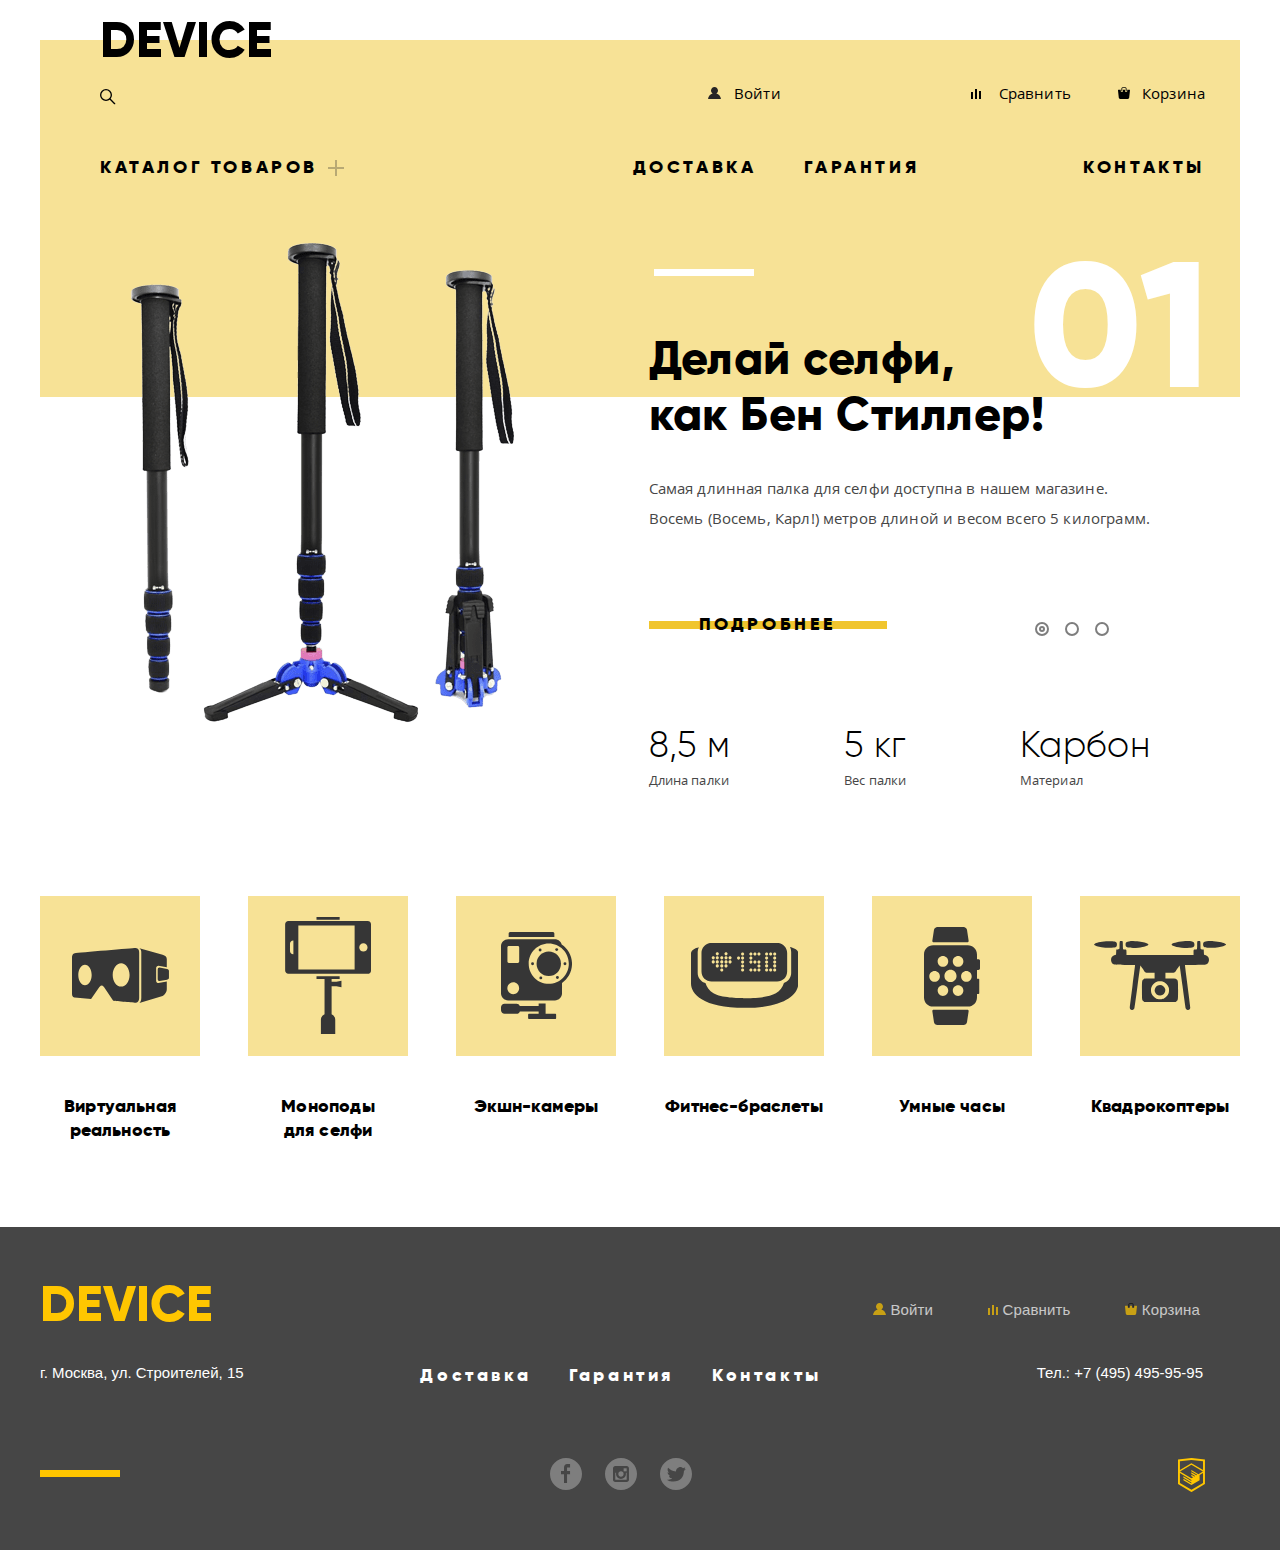
==== index.html @ 9314c3c7 "added populars" ====
<!DOCTYPE html>
<html lang="ru">
<head>
  <meta charset="UTF-8">
  <meta http-equiv="X-UA-Compatible" content="IE=edge">
  <meta name="viewport" content="width=device-width, initial-scale=1.0">
  <link rel="stylesheet" href="css/fonts.css">
  <link rel="stylesheet" href="css/reset.css">
  <link rel="stylesheet" href="css/style.css">
  <title>Decice</title>
</head>
<body>
  <header class="header">
    <div class="container">
      <div class="header__inner">
        <a class="header-logo" href="#">
          DEVICE
        </a>
        <div class="top__menu">
          <div class="search">
            <form class="search-form" action="#">
              <svg class="search__img" xmlns="http://www.w3.org/2000/svg" width="16" height="16" focusable="false" viewBox="0 0 12 12">
                <circle cx="4.5" cy="4.5" r="4" fill="none" stroke="currentColor"/>
                <path id="search" stroke="currentColor" stroke-linecap="round" d="M11 11L7.5 7.5"/>
              </svg>
              <input class="search__input" type="text" name="search" placeholder="Поиск по сайту">
              <div class="search__btn">
                <a class="search__btn--link" href="#">Найти</a>
              </div>
            </form>
            
          </div>

          <ul class="top__menu--list">
            <li class="user"><a class="user__link" href="#"><svg class="user__link--svg" version="1.1" id="Layer_1" xmlns="http://www.w3.org/2000/svg" xmlns:xlink="http://www.w3.org/1999/xlink" x="0px" y="0px"
              width="13px" height="12px" viewBox="0 0 13 12" enable-background="new 0 0 13 12" xml:space="preserve">
           <path id="menu-user" fill="#272525" d="M0.032,12h12.937c-0.163-2.643-2.074-4.837-4.671-5.543C9.306,5.846,9.985,4.75,9.985,3.485
             C9.985,1.561,8.425,0,6.5,0S3.015,1.561,3.015,3.485c0,1.264,0.68,2.361,1.688,2.972C2.106,7.163,0.194,9.357,0.032,12z"/>
           </svg>
           Войти</a></li>
            <li class="compare"><a class="compare__link" href="#"><svg class="compare__link--svg" xmlns="http://www.w3.org/2000/svg" width="10" height="10" viewBox="0 0 10 10">
              <path id="menu-compare" d="M8 2H9.984V10H8zM0 3H1.984V10H0zM4 0H6V10H4z"/>
           </svg>
           Сравнить</a></li>
            <li class="cart"><a class="cart__link" href="#"><svg class="cart__link--svg" version="1.1" id="Layer_1" xmlns="http://www.w3.org/2000/svg" xmlns:xlink="http://www.w3.org/1999/xlink" x="0px" y="0px"
              width="12px" height="12px" viewBox="0 0 12 12" enable-background="new 0 0 12 12" xml:space="preserve">
           <g>
             <path id="menu-cart" d="M11.864,3.017c-0.082-0.098-0.203-0.154-0.327-0.154H9.225V4.09c0,0.563-0.484,1.022-1.08,1.022
               c-0.594,0-1.078-0.458-1.078-1.022V2.863H4.909V4.09c0,0.563-0.485,1.022-1.08,1.022c-0.595,0-1.078-0.458-1.078-1.022V2.863H0.438
               c-0.125,0-0.243,0.056-0.327,0.154C0.028,3.115-0.012,3.245,0.003,3.375l0.776,7.134c0.015,0.806,0.642,1.455,1.411,1.455h7.595
               c0.77,0,1.396-0.649,1.411-1.455l0.776-7.134C11.987,3.245,11.946,3.115,11.864,3.017z"/>
             <path d="M3.829,4.499c0.239,0,0.433-0.184,0.433-0.409V1.84c0-0.632,0.672-1.022,1.295-1.022h1.079
               c0.655,0,1.078,0.401,1.078,1.022v2.25c0,0.225,0.194,0.409,0.431,0.409c0.239,0,0.433-0.184,0.433-0.409V1.84
               C8.577,0.773,7.761,0,6.636,0H5.557C4.367,0,3.398,0.826,3.398,1.84v2.25C3.398,4.315,3.592,4.499,3.829,4.499z"/>
           </g>
           </svg>
           Корзина</a></li>
          </ul>
        </div>
      </div>
      <div class="menu__inner">
          <div class="menu-catalog">
            <a class="menu-catalog__link" href="#">Каталог товаров</a>
            <div class="menu-catalog__inner">
        <ul class="catalog__list">
          <li class="sub-menu__item"><a class="sub-menu__item--link" href="#">Виртуальная реальность</a></li>
          <li class="sub-menu__item"><a class="sub-menu__item--link" href="#">Моноподы для селфи</a></li>
          <li class="sub-menu__item"><a class="sub-menu__item--link" href="#">Экшн-камеры</a></li>
        </ul>
        <ul class="catalog__list">
          <li class="sub-menu__item"><a class="sub-menu__item--link" href="#">Фитнес-браслеты</a></li>
          <li class="sub-menu__item"><a class="sub-menu__item--link" href="#">Умные часы</a> </li>
        </ul>
        <ul class="catalog__list">
          <li class="sub-menu__item"><a class="sub-menu__item--link" href="#">Квадрокоптеры</a></li>
        </ul>
      </div>
          </div>
        <div class="service">
          <ul class="service__list">
            <li class="deliveri"><a class="deliveri__link" href="#">Доставка</a></li>
            <li class="guarantee"><a class="guarantee__link" href="#">Гарантия</a></li>
            <li class="сontacts"><a class="сontacts__link" href="#">Контакты</a></li>
          </ul>
        </div>
      </div>
      
    </div>
  </header>
  <main class="main">
    <div class="container">



      <div class="slider__wrapper">
        <input class="slide__input" type="radio" id="first-slide" name="slide" value="1" checked>
        <label class="first-slide slide__label" for="first-slide"></label>
      

      <div class="slider">
        <div class="slider__inner">
          <div class="slider__img">
            <img class="slider__img--background" src="img/bg/slider-1.png" alt="slide">
          </div>
          <div class="slider__description">
            <p class="slider1__decor"></p>
            <p class="slider-title">
              Делай селфи,<br> как Бен Стиллер!
            </p>
            <p class="slider-text">
              Самая длинная палка для селфи доступна в нашем магазине.<br>
              Восемь (Восемь, Карл!) метров длиной и весом всего 5 килограмм.
            </p>
            <div class="slider-detail">
              <a class="slider-detail__link" href="#">Подробнее</a>
            </div>
            <div class="slide-specification">
              <div class="slide-specification__item">
                <p class="slide-specification__item-value">8,5 м</p>
                <p class="slide-specification__item-name">Длина палки</p>
              </div>
              <div class="slide-specification__item">
                <p class="slide-specification__item-value">5 кг</p>
                <p class="slide-specification__item-name">Вес палки</p>
              </div>
              <div class="slide-specification__item">
                <p class="slide-specification__item-value">Карбон</p>
                <p class="slide-specification__item-name">Материал</p>
              </div>
            </div>
          </div>
          </div>


      </div>


      <input class="slide__input" type="radio" id="second-slide" name="slide" value="2">
      <label class="second-slide slide__label" for="second-slide"></label>

      <div class="slider">
        <div class="slider__inner">
          <div class="slider__img">
            <img class="slider__img--background" src="img/bg/slider-2.png" alt="slide">
          </div>
          <div class="slider__description">
            <p class="slider2__decor"></p>
            <p class="slider-title">
              Худеем<br>правильно!
            </p>
            <p class="slider-text">
              Мотивирующие фитнес-браслеты помогут найти в себе силы<br>
            не пропускать занятия и соблюдать диету.
            </p>
            <div class="slider-detail">
              <a class="slider-detail__link" href="#">Подробнее</a>
            </div>
            <div class="slide-specification">
              <div class="slide-specification__item">
                <p class="slide-specification__item-value">48 часов</p>
                <p class="slide-specification__item-name">Без подзарядки</p>
              </div>
            </div>
          </div>
          </div>


      </div>


      <input class="slide__input" type="radio" id="third-slide" name="slide" value="3">
      <label class="third-slide slide__label" for="third-slide"></label>

      <div class="slider">
        <div class="slider__inner">
          <div class="slider__img">
            <img class="slider__img--background" src="img/bg/slider-3.png" alt="slide">
          </div>
          <div class="slider__description">
            <p class="slider3__decor"></p>
            <p class="slider3-title">
              Порхает как бабочка,<br>жалит как пчела!
            </p>
            <p class="slider-text">
              Этот обычный, на первый взгляд, квадрокоптер оснащен<br>мощным лазером,
            замаскированным под стандартную камеру.
            </p>
            <div class="slider-detail">
              <a class="slider-detail__link" href="#">Подробнее</a>
            </div>
            <div class="slide-specification">
              <div class="slide-specification__item">
                <p class="slide-specification__item-value">800 м</p>
                <p class="slide-specification__item-name">Дальность полета</p>
              </div>
              <div class="slide-specification__item">
                <p class="slide-specification__item-value">50 м</p>
                <p class="slide-specification__item-name">Радиус поражения</p>
              </div>
            </div>
          </div>
          </div>


        </div>
      </div>

      <div class="populars">
        <div class="populars__inner">
          <div class="populars-block">
            <a class="populars-block__img" href="#">
              <div class="populars-block__img--svg">
              <svg xmlns="http://www.w3.org/2000/svg" width="97" height="55" viewBox="0 0 97 55">
                <path fill="#363636" d="M84.131 32.639V20.003c0-1.309 1.045-2.37 2.335-2.37l8.326 1.581V11.02c0-2.355-1.708-3.431-4.202-4.265L67.403.175c1.616 1.391 1.889 2.04 1.889 4.396V49.78c0 2.356-.45 4.066-1.967 5.21l23.265-7.065c2.401-.833 4.202-4.216 4.202-6.572V33.44l-8.326 1.567c-1.29.002-2.335-1.06-2.335-2.368z"/>
                <path fill="#363636" d="M95.129 20.979l-7.598-1.444c-1.008 0-1.824.829-1.824 1.851v9.868c0 1.023.816 1.852 1.824 1.852l7.598-1.431c1.154-.419 1.824-.829 1.824-1.852V22.83c0-1.022-.766-1.507-1.824-1.851zM67.17 4.483c0-5.08-4.232-4.459-4.232-4.459S5.832 4.738 2.838 5.145.001 9.532.001 9.532L0 45.812c0 3.743 2.599 3.753 2.599 3.753l16.477 1.403L27.212 39.3s1.109-1.828 2.505-1.828c1.397 0 2.432 1.861 2.432 1.861l9.061 13.521s18.895 1.909 22.521 1.909c3.626-.001 3.439-5.024 3.439-5.024V4.483zM12.982 37.192c-3.698 0-6.696-4.601-6.696-10.275s2.998-10.275 6.696-10.275c3.698 0 6.696 4.601 6.696 10.275s-2.998 10.275-6.696 10.275zm36.158 1.426c-4.662 0-8.441-5.239-8.441-11.701 0-6.463 3.78-11.702 8.441-11.702 4.662 0 8.442 5.239 8.442 11.702 0 6.462-3.78 11.701-8.442 11.701z"/>
              </svg>
              </div>
            </a>
            <a class="populars-block__item" href="#">Виртуальная<br> реальность</a>
          </div>
          <div class="populars-block">
            <a class="populars-block__img" href="#">
              <div class="populars-block__img--svg">
              <svg xmlns="http://www.w3.org/2000/svg" width="86" height="117" viewBox="0 0 86 117">
                <path fill="#363636" d="M82.821 4.011H3.33C1.569 4.011.142 5.438.142 7.199v46.413c0 1.763 1.427 3.189 3.188 3.189h79.492c1.762 0 3.189-1.427 3.189-3.189V7.199c0-1.761-1.428-3.188-3.19-3.188zM8.392 37.236h-.226c-1.762 0-3.189-1.429-3.189-3.189v-7.283c0-1.761 1.427-3.188 3.189-3.188h.226v13.66zm61.231 15.172H13.341V8.402h56.282v44.006zM78.4 34.552c-2.289 0-4.146-1.855-4.146-4.147s1.856-4.147 4.146-4.147c2.291 0 4.148 1.855 4.148 4.147s-1.857 4.147-4.148 4.147zM31.497 0H54.653999999999996V2.758H31.497zM46.608 64.861v-2.973h8.046V59.13H31.498v2.758h8.045v35.246c-2.139.938-3.635 3.072-3.635 5.559V117h14.335v-14.307c0-2.486-1.495-4.621-3.636-5.557v-27.99h4.796l5.051 1.213v-6.711l-5.051 1.213h-4.795z"/>
              </svg>
              </div>
            </a>
            <a class="populars-block__item" href="#">Моноподы<br> для селфи</a>
          </div>
          <div class="populars-block">
            <a class="populars-block__img" href="#">
              <div class="populars-block__img--svg">
              <svg xmlns="http://www.w3.org/2000/svg" width="71" height="87" viewBox="0 0 71 87">
                <path fill="#363636" d="M53.349 1.49c0-.736-.578-1.49-1.311-1.49H9.053C8.32 0 7.672.754 7.672 1.49v3.522h45.676V1.49zM54.202 81.809h-9.597V71.426h-6.958v2.507H18.774c-.537-1.254-1.757-2.148-3.181-2.148H3.559C1.642 71.784 0 73.387 0 75.311v3.018c0 1.924 1.642 3.48 3.559 3.48h12.035c1.511 0 2.792-.896 3.269-2.326h18.785v2.326H28.13c-.533 0-1.01.437-1.01.972v3.172c0 .535.478 1.048 1.01 1.048h26.072c.533 0 .93-.513.93-1.048V82.78c0-.535-.397-.971-.93-.971zM60.666 12.39c-.861-2.937-3.567-5.05-6.771-5.05H7.148C3.25 7.34 0 10.449 0 14.361v46.9c0 3.912 3.25 7.121 7.148 7.121h46.747c3.898 0 7.126-3.209 7.126-7.121V50.915c6.066-4.204 10.001-11.211 10.001-19.164-.001-8.079-4.132-15.181-10.356-19.361zM12.238 62.151c-3.259 0-5.901-2.65-5.901-5.921 0-3.27 2.642-5.922 5.901-5.922s5.902 2.652 5.902 5.922c0 3.271-2.643 5.921-5.902 5.921zm5.961-32.605c0 .786-.635 1.422-1.418 1.422h-8.94c-.783 0-1.418-.637-1.418-1.422v-14.16c0-.786.635-1.423 1.418-1.423h8.939c.783 0 1.418.637 1.418 1.423v14.16zm29.563 22.312c-11.076 0-20.057-9.01-20.057-20.123s8.98-20.124 20.057-20.124c11.077 0 20.058 9.01 20.058 20.124s-8.981 20.123-20.058 20.123z"/>
                <ellipse cx="47.762" cy="31.735" fill="#363636" rx="12.188" ry="12.229"/>
                <circle cx="31.562" cy="31.736" r="1.435" fill="#363636"/>
                <circle cx="63.963" cy="31.736" r="1.435" fill="#363636"/>
                <circle cx="39.109" cy="17.994" r="1.435" fill="#363636"/>
                <ellipse cx="56.415" cy="45.476" fill="#363636" rx="1.43" ry="1.436"/>
                <circle cx="55.697" cy="17.565" r="1.435" fill="#363636"/>
                <circle cx="39.828" cy="45.906" r="1.435" fill="#363636"/>
              </svg>
              </div>
            </a>
            <a class="populars-block__item" href="#">Экшн-камеры</a>
          </div>
          <div class="populars-block">
            <a class="populars-block__img" href="#">
              <div class="populars-block__img--svg">
              <svg xmlns="http://www.w3.org/2000/svg" width="107" height="65" viewBox="0 0 107 65">
                <path fill="#363636" d="M98.967 4.074c.752 1.441 1.209 3.08 1.209 4.818v21.102c0 4.616-3.092 8.527-7.246 9.9-1.325 3.987-3.778 7.854-8.051 10.432-8.676 5.231-31.124 4.837-31.198 4.837-.078 0-22.513.395-31.189-4.837-4.216-2.545-6.708-6.347-8.042-10.279-4.418-1.209-7.756-5.251-7.756-10.053V8.893c0-1.688.427-3.282 1.139-4.693C4.17 5.109 0 6.918 0 10.434v29.983C0 50.668 11.839 64.85 53.657 64.85c41.82 0 53.657-14.182 53.657-24.433V10.434c-.001-3.684-4.576-5.494-8.347-6.36z"/>
                <path fill="#363636" d="M20.561 38.459h65.523c5.564 0 10.074-4.513 10.074-10.077V9.935c0-5.563-4.51-10.075-10.074-10.075H20.561c-5.564 0-10.075 4.511-10.075 10.075v18.447c0 5.564 4.511 10.077 10.075 10.077zM83.695 9.468c.867 0 1.569.703 1.569 1.57 0 .866-.702 1.569-1.569 1.569s-1.568-.703-1.568-1.569c0-.868.701-1.57 1.568-1.57zm0 4.039c.867 0 1.569.703 1.569 1.568 0 .867-.702 1.569-1.569 1.569s-1.568-.702-1.568-1.569c0-.865.701-1.568 1.568-1.568zm0 4.039c.867 0 1.569.702 1.569 1.569 0 .866-.702 1.569-1.569 1.569s-1.568-.703-1.568-1.569c0-.867.701-1.569 1.568-1.569zm0 3.827c.867 0 1.569.704 1.569 1.569 0 .867-.702 1.568-1.569 1.568s-1.568-.701-1.568-1.568c0-.866.701-1.569 1.568-1.569zm0 4.039c.867 0 1.569.702 1.569 1.569 0 .865-.702 1.568-1.569 1.568s-1.568-.704-1.568-1.568c0-.867.701-1.569 1.568-1.569zM79.656 9.468c.867 0 1.568.703 1.568 1.57 0 .866-.701 1.569-1.568 1.569-.865 0-1.568-.703-1.568-1.569 0-.868.703-1.57 1.568-1.57zm0 15.944c.867 0 1.568.702 1.568 1.569 0 .865-.701 1.568-1.568 1.568-.865 0-1.568-.704-1.568-1.568 0-.867.703-1.569 1.568-1.569zM75.619 9.468c.865 0 1.568.703 1.568 1.57 0 .866-.703 1.569-1.568 1.569-.867 0-1.569-.703-1.569-1.569 0-.868.702-1.57 1.569-1.57zm0 4.039c.865 0 1.568.703 1.568 1.568 0 .867-.703 1.569-1.568 1.569-.867 0-1.569-.702-1.569-1.569 0-.865.702-1.568 1.569-1.568zm0 4.039c.865 0 1.568.702 1.568 1.569 0 .866-.703 1.569-1.568 1.569-.867 0-1.569-.703-1.569-1.569 0-.867.702-1.569 1.569-1.569zm0 3.827c.865 0 1.568.704 1.568 1.569 0 .867-.703 1.568-1.568 1.568-.867 0-1.569-.701-1.569-1.568 0-.866.702-1.569 1.569-1.569zm0 4.039c.865 0 1.568.702 1.568 1.569 0 .865-.703 1.568-1.568 1.568-.867 0-1.569-.704-1.569-1.568 0-.867.702-1.569 1.569-1.569zM67.965 9.468c.867 0 1.568.703 1.568 1.57 0 .866-.701 1.569-1.568 1.569s-1.568-.703-1.568-1.569c-.001-.868.703-1.57 1.568-1.57zm0 8.078c.867 0 1.568.702 1.568 1.569 0 .866-.701 1.569-1.568 1.569s-1.568-.703-1.568-1.569c-.001-.867.703-1.569 1.568-1.569zm0 3.881c.867 0 1.568.701 1.568 1.568 0 .865-.701 1.569-1.568 1.569s-1.568-.704-1.568-1.569c-.001-.867.703-1.568 1.568-1.568zm0 3.985c.867 0 1.568.702 1.568 1.569 0 .865-.701 1.568-1.568 1.568s-1.568-.704-1.568-1.568c-.001-.867.703-1.569 1.568-1.569zM63.926 9.468c.867 0 1.57.703 1.57 1.57 0 .866-.703 1.569-1.57 1.569-.865 0-1.569-.703-1.569-1.569-.001-.868.704-1.57 1.569-1.57zm0 8.078c.867 0 1.57.702 1.57 1.569 0 .866-.703 1.569-1.57 1.569-.865 0-1.569-.703-1.569-1.569-.001-.867.704-1.569 1.569-1.569zm0 7.866c.867 0 1.57.702 1.57 1.569 0 .865-.703 1.568-1.57 1.568-.865 0-1.569-.704-1.569-1.568-.001-.867.704-1.569 1.569-1.569zM59.888 9.468c.865 0 1.569.703 1.569 1.57 0 .866-.704 1.569-1.569 1.569-.867 0-1.568-.703-1.568-1.569-.001-.868.701-1.57 1.568-1.57zm0 4.039c.865 0 1.569.703 1.569 1.568 0 .867-.704 1.569-1.569 1.569-.867 0-1.568-.702-1.568-1.569-.001-.865.701-1.568 1.568-1.568zm0 4.039c.865 0 1.569.702 1.569 1.569 0 .866-.704 1.569-1.569 1.569-.867 0-1.568-.703-1.568-1.569-.001-.867.701-1.569 1.568-1.569zm0 7.866c.865 0 1.569.702 1.569 1.569 0 .865-.704 1.568-1.569 1.568-.867 0-1.568-.704-1.568-1.568-.001-.867.701-1.569 1.568-1.569zm-8.29-15.944c.867 0 1.569.703 1.569 1.57 0 .866-.702 1.569-1.569 1.569s-1.568-.703-1.568-1.569c-.001-.868.701-1.57 1.568-1.57zm0 4.039c.867 0 1.569.703 1.569 1.568 0 .867-.702 1.569-1.569 1.569s-1.568-.702-1.568-1.569c-.001-.865.701-1.568 1.568-1.568zm0 4.039c.867 0 1.569.702 1.569 1.569 0 .866-.702 1.569-1.569 1.569s-1.568-.703-1.568-1.569c-.001-.867.701-1.569 1.568-1.569zm0 3.881c.867 0 1.569.701 1.569 1.568 0 .865-.702 1.569-1.569 1.569s-1.568-.704-1.568-1.569c-.001-.867.701-1.568 1.568-1.568zm0 3.985c.867 0 1.569.702 1.569 1.569 0 .865-.702 1.568-1.569 1.568s-1.568-.704-1.568-1.568c-.001-.867.701-1.569 1.568-1.569zm-4.039-11.905c.867 0 1.568.703 1.568 1.568 0 .867-.701 1.569-1.568 1.569s-1.569-.702-1.569-1.569c0-.865.701-1.568 1.569-1.568zm-8.502-.212c.865 0 1.569.703 1.569 1.568 0 .867-.704 1.569-1.569 1.569-.867 0-1.571-.703-1.571-1.569 0-.865.703-1.568 1.571-1.568zm0 4.038c.865 0 1.569.703 1.569 1.57 0 .866-.704 1.57-1.569 1.57-.867 0-1.571-.704-1.571-1.57 0-.867.703-1.57 1.571-1.57zm-4.039-8.078c.865 0 1.568.703 1.568 1.57 0 .866-.704 1.568-1.568 1.568-.867 0-1.569-.703-1.569-1.568 0-.867.701-1.57 1.569-1.57zm0 4.04c.865 0 1.568.703 1.568 1.568 0 .867-.704 1.569-1.568 1.569-.867 0-1.569-.703-1.569-1.569 0-.865.701-1.568 1.569-1.568zm0 4.038c.865 0 1.568.703 1.568 1.57 0 .866-.704 1.57-1.568 1.57-.867 0-1.569-.704-1.569-1.57 0-.867.701-1.57 1.569-1.57zm0 4.04c.865 0 1.568.704 1.568 1.569 0 .867-.704 1.568-1.568 1.568-.867 0-1.569-.701-1.569-1.568 0-.866.701-1.569 1.569-1.569zm-4.254-8.078c.867 0 1.569.703 1.569 1.568 0 .867-.702 1.569-1.569 1.569s-1.568-.703-1.568-1.569c0-.865.701-1.568 1.568-1.568zm0 4.038c.867 0 1.569.703 1.569 1.57 0 .866-.702 1.57-1.569 1.57s-1.568-.704-1.568-1.57c0-.867.701-1.57 1.568-1.57zm0 4.04c.867 0 1.569.704 1.569 1.569 0 .867-.702 1.568-1.569 1.568s-1.568-.701-1.568-1.568c0-.866.701-1.569 1.568-1.569zm0 4.039c.867 0 1.569.702 1.569 1.569 0 .865-.702 1.568-1.569 1.568s-1.568-.704-1.568-1.568c0-.867.701-1.569 1.568-1.569zM26.3 9.255c.867 0 1.571.703 1.571 1.57 0 .866-.704 1.568-1.571 1.568-.865 0-1.569-.703-1.569-1.568 0-.867.704-1.57 1.569-1.57zm0 4.04c.867 0 1.571.703 1.571 1.568 0 .867-.704 1.569-1.571 1.569-.865 0-1.569-.703-1.569-1.569 0-.865.704-1.568 1.569-1.568zm0 4.038c.867 0 1.571.703 1.571 1.57 0 .866-.704 1.57-1.571 1.57-.865 0-1.569-.704-1.569-1.57 0-.867.704-1.57 1.569-1.57zm0 4.04c.867 0 1.571.704 1.571 1.569 0 .867-.704 1.568-1.571 1.568-.865 0-1.569-.701-1.569-1.568 0-.866.704-1.569 1.569-1.569zm-4.037-8.078c.865 0 1.569.703 1.569 1.568 0 .867-.704 1.569-1.569 1.569-.867 0-1.569-.703-1.569-1.569 0-.865.702-1.568 1.569-1.568zm0 4.038c.865 0 1.569.703 1.569 1.57 0 .866-.704 1.57-1.569 1.57-.867 0-1.569-.704-1.569-1.57 0-.867.702-1.57 1.569-1.57z"/>
              </svg>
              </div>
            </a>
            <a class="populars-block__item" href="#">Фитнес-браслеты</a>
          </div>
          <div class="populars-block">
            <a class="populars-block__img" href="#">
              <div class="populars-block__img--svg">
              <svg xmlns="http://www.w3.org/2000/svg" width="56" height="98" viewBox="0 0 56 98">
                <path fill="#363636" d="M54.494 32.197h-1.515v-4.64c0-5.052-4.087-9.186-9.082-9.186H9.082C4.086 18.372 0 22.505 0 27.557v42.868c0 5.052 4.087 9.185 9.083 9.185h34.815c4.995 0 9.082-4.133 9.082-9.185V67.01h1.515c.415 0 .757-.344.757-.764V52.467c0-.421-.342-.766-.757-.766H52.98v-8.788h1.515c.832 0 1.514-.688 1.514-1.531v-7.654c-.001-.842-.683-1.531-1.515-1.531zm-20.412-3.109c2.926 0 5.299 2.398 5.299 5.358s-2.373 5.358-5.299 5.358-5.298-2.398-5.298-5.358 2.372-5.358 5.298-5.358zm-15.137 0c2.925 0 5.298 2.398 5.298 5.358s-2.373 5.358-5.298 5.358c-2.926 0-5.298-2.398-5.298-5.358s2.372-5.358 5.298-5.358zM5.297 49.397c0-2.959 2.371-5.358 5.298-5.358 2.926 0 5.298 2.399 5.298 5.358 0 2.959-2.373 5.358-5.298 5.358-2.927.001-5.298-2.399-5.298-5.358zm13.648 19.497c-2.926 0-5.298-2.398-5.298-5.358s2.372-5.358 5.298-5.358c2.925 0 5.298 2.398 5.298 5.358s-2.373 5.358-5.298 5.358zm1.49-19.903c0-3.382 2.711-6.124 6.055-6.124s6.055 2.742 6.055 6.124-2.711 6.124-6.055 6.124c-3.344-.001-6.055-2.742-6.055-6.124zm13.647 19.903c-2.926 0-5.298-2.398-5.298-5.358s2.372-5.358 5.298-5.358 5.299 2.398 5.299 5.358-2.373 5.358-5.299 5.358zm8.302-14.138c-2.927 0-5.298-2.399-5.298-5.358 0-2.959 2.371-5.358 5.298-5.358 2.926 0 5.298 2.399 5.298 5.358 0 2.958-2.372 5.358-5.298 5.358zM9.646 15.31h33.687c.843 0 1.432-.681 1.306-1.514L43.023 3.028l-.002-.002C42.771 1.362 41.189 0 39.506 0H13.474c-1.686 0-3.268 1.362-3.517 3.028L8.342 13.795c-.125.833.461 1.515 1.304 1.515zM43.333 82.671H9.646c-.843 0-1.429.683-1.304 1.516l1.615 10.767c.25 1.666 1.832 3.028 3.516 3.028h26.032c1.684 0 3.266-1.362 3.517-3.026v-.002l1.615-10.767c.128-.833-.461-1.516-1.304-1.516z"/>
            </svg>
            </div>
            </a>
            <a class="populars-block__item" href="#">Умные часы</a>
          </div>
          <div class="populars-block">
            <a class="populars-block__img" href="#">
              <div class="populars-block__img--svg">
              <svg xmlns="http://www.w3.org/2000/svg" width="132" height="69" viewBox="0 0 132 69">
                <g fill="#363636">
                    <path d="M120.522 5117.421c-55.449-4.873-102.139-15.928-114.77-26.724-7.227-6.162-7.227-6.162-2.324-11.562 6.445-7.197 37.134-16.45 72.476-22.363 39.98-6.68 125.098-6.934 137.231-.513 12.119 6.68 16.24 14.136 16.24 29.814 0 16.187-6.191 24.16-22.178 28.525-14.458 3.859-57.783 5.402-86.675 2.823zM257.744 5115.117c-1.294-2.832-2.583-21.079-2.583-41.118 0-40.61 1.553-37.783-21.919-39.331l-10.308-.771-1.294-25.444-1.289-25.439-11.865-2.832c-25.791-6.68-39.99-25.952-37.915-52.944 1.279-19.272 10.308-33.408 25.786-40.869 11.089-5.132 14.697-5.381 112.461-5.381 55.449 0 101.372-.786 101.885-1.807.508-1.284-11.094-94.072-25.796-206.387-14.448-112.305-26.831-209.971-27.085-216.66-.513-16.172 8.262-26.211 23.477-26.211 12.373 0 20.117 6.416 23.213 19.014 1.294 5.137 14.956 103.33 30.181 218.213 15.22 114.629 28.628 208.687 29.404 208.687 1.03 0 10.83-14.131 21.924-31.357 29.399-46.26 23.989-43.169 76.353-43.169h43.584v-56.298l-51.328-.771c-47.202-.771-52.1-1.27-58.813-6.152-15.728-11.572-16.25-14.15-16.25-109.766 0-95.342.264-97.92 15.225-110.498l8.511-6.953h313.652l8.506 6.953c14.961 12.578 15.205 15.156 15.205 110.498 0 95.615-.508 98.193-16.23 109.766-6.709 4.883-11.611 5.381-58.818 6.152l-51.318.771v56.298h43.594c52.344 0 46.934-3.091 76.338 43.169 11.104 17.227 20.898 31.357 21.934 31.357.762 0 14.189-94.058 29.395-208.687 15.225-114.883 28.896-213.076 30.186-218.213 3.096-12.598 10.82-19.014 23.213-19.014 15.215 0 23.994 10.039 23.467 26.211-.254 6.689-12.637 104.355-27.09 216.66-14.688 112.314-26.309 205.103-25.781 206.387.508 1.021 46.416 1.807 101.895 1.807 97.754 0 101.357.249 112.441 5.381 15.479 7.461 24.502 21.597 25.791 40.869 2.07 26.992-12.109 46.265-37.91 52.944l-11.875 2.832-1.27 25.439-1.289 25.444-10.322.771c-23.467 1.548-21.934-1.279-21.934 39.331 0 20.039-1.279 38.286-2.568 41.118-2.061 3.599-5.43 4.883-13.672 4.883-6.191 0-12.383-1.284-14.199-3.086-2.061-2.056-3.096-14.653-3.096-39.321 0-24.673-1.025-37.271-3.096-39.321-1.797-1.797-9.014-3.081-16.494-3.081-16.26 0-16.514-.522-16.514-31.104v-22.871H324.805v22.871c0 30.581-.249 31.104-16.499 31.104-7.485 0-14.702 1.284-16.504 3.081-2.075 2.051-3.101 14.648-3.101 39.321 0 24.668-1.03 37.266-3.096 39.321-1.807 1.802-8.003 3.086-14.189 3.086-8.247 0-11.602-1.285-13.672-4.883zm428.428-401.201c28.887-8.984 53.916-33.926 61.66-61.68 4.385-15.43 3.096-42.158-2.842-57.832-6.963-18.75-26.846-40.098-45.654-49.355-12.9-6.416-17.539-7.188-39.209-7.188-21.665 0-26.309.771-39.204 7.188-18.843 9.258-38.691 30.605-45.659 49.355-5.928 15.674-7.227 42.402-2.837 57.832 7.48 27.236 32.495 52.695 60.615 61.68 20.122 6.425 33.003 6.425 53.13 0z" transform="matrix(.1 0 0 -.1 0 512)"/>
                    <path d="M637.939 4675.625c-20.366-9.258-35.068-36.494-30.688-57.305 7.739-36.768 48.232-55.527 79.956-37.021 19.854 11.582 29.912 35.469 24.512 57.832-5.684 23.906-27.344 41.377-51.592 41.377-6.455-.001-16.255-2.315-22.188-4.883zM360.918 5118.457c-39.204-6.68-45.132-11.309-45.132-34.438 0-18.247 4.639-24.16 22.681-29.556 15.498-4.624 71.724-5.142 105-1.284 68.608 8.223 113.218 25.444 96.987 37.52-12.651 8.999-49.023 18.765-90.542 23.901-24.756 3.08-79.961 5.4-88.994 3.857zM894.844 5117.421c-63.193-5.903-118.643-20.811-118.643-31.86 0-17.222 78.408-34.697 156.299-34.956 58.037 0 71.963 6.421 71.963 33.413 0 18.242-6.191 26.216-23.73 30.84-16.495 4.116-56.749 5.142-85.889 2.563zM1127.764 5117.167c-17.803-2.31-30.186-7.705-34.307-14.907-3.867-7.705-3.096-29.038 1.543-35.718 9.277-13.11 16.523-14.653 70.684-14.653 36.611 0 58.018 1.289 78.662 4.883 35.342 5.913 66.035 15.166 72.48 22.363 4.902 5.4 4.902 5.4-2.324 11.562-13.408 11.309-59.58 21.851-119.16 26.724-34.815 2.832-44.883 2.832-67.578-.254z" transform="matrix(.1 0 0 -.1 0 512)"/>
                </g>
              </svg>
              </div>
            </a>
            <a class="populars-block__item" href="#">Квадрокоптеры</a>
          </div>
        </div>
      </div>
    </div>  
  </main>
  






<footer class="footer">
  <div class="container">
    <div class="inner">
      <a class="logo-link" href="#">
        DEVICE
      </a>
      <div class="inner__footer">
        <ul class="inner__footer--list">
          <li class="item"><a class="item__user" href="#"><svg version="1.1" id="Layer_1" xmlns="http://www.w3.org/2000/svg" xmlns:xlink="http://www.w3.org/1999/xlink" x="0px" y="0px"
            width="13px" height="12px" viewBox="0 0 13 12" enable-background="new 0 0 13 12" xml:space="preserve">
         <path id="user" fill="#272525" d="M0.032,12h12.937c-0.163-2.643-2.074-4.837-4.671-5.543C9.306,5.846,9.985,4.75,9.985,3.485
           C9.985,1.561,8.425,0,6.5,0S3.015,1.561,3.015,3.485c0,1.264,0.68,2.361,1.688,2.972C2.106,7.163,0.194,9.357,0.032,12z"/>
         </svg>
         Войти</a></li>
          <li class="item"><a class="item__compare" href="#"><svg xmlns="http://www.w3.org/2000/svg" width="10" height="10" viewBox="0 0 10 10">
            <path id="compare" d="M8 2H9.984V10H8zM0 3H1.984V10H0zM4 0H6V10H4z"/>
         </svg>
            Сравнить</a></li>
          <li class="item"><a class="item__basket" href="#"><svg version="1.1" id="Layer_1" xmlns="http://www.w3.org/2000/svg" xmlns:xlink="http://www.w3.org/1999/xlink" x="0px" y="0px"
            width="12px" height="12px" viewBox="0 0 12 12" enable-background="new 0 0 12 12" xml:space="preserve">
         <g>
           <path id="cart" d="M11.864,3.017c-0.082-0.098-0.203-0.154-0.327-0.154H9.225V4.09c0,0.563-0.484,1.022-1.08,1.022
             c-0.594,0-1.078-0.458-1.078-1.022V2.863H4.909V4.09c0,0.563-0.485,1.022-1.08,1.022c-0.595,0-1.078-0.458-1.078-1.022V2.863H0.438
             c-0.125,0-0.243,0.056-0.327,0.154C0.028,3.115-0.012,3.245,0.003,3.375l0.776,7.134c0.015,0.806,0.642,1.455,1.411,1.455h7.595
             c0.77,0,1.396-0.649,1.411-1.455l0.776-7.134C11.987,3.245,11.946,3.115,11.864,3.017z"/>
           <path d="M3.829,4.499c0.239,0,0.433-0.184,0.433-0.409V1.84c0-0.632,0.672-1.022,1.295-1.022h1.079
             c0.655,0,1.078,0.401,1.078,1.022v2.25c0,0.225,0.194,0.409,0.431,0.409c0.239,0,0.433-0.184,0.433-0.409V1.84
             C8.577,0.773,7.761,0,6.636,0H5.557C4.367,0,3.398,0.826,3.398,1.84v2.25C3.398,4.315,3.592,4.499,3.829,4.499z"/>
         </g>
         </svg>
         Корзина</a></li>
        </ul>
      </div>
    </div>
    <div class="adress">
      <div class="adress__title"><a class="adress__title--link" href="#">г. Москва, ул. Строителей, 15</a></div>
      <ul class="adress__list">
        <li class="advantage"><a class="advantage__deliveri" href="#">Доставка</a></li>
        <li class="advantage"><a class="advantage__quality" href="#">Гарантия</a></li>
        <li class="advantage"><a class="advantage__contacts" href="#">Контакты</a></li>
      </ul>
      <div class="adress__phone"><a class="adress__phone--link" href="tel:74954959595">Тел.: +7 (495) 495-95-95</a></div>
    </div>
    <div class="social">
      <div class="social__decoration"></div>
      <ul class="social__list">
        <li class="icons"><a class="icons__fb" href="#"><svg xmlns="http://www.w3.org/2000/svg" width="32" height="32" viewBox="0 0 32 32">
          <path id="facebuk" fill="#FFF" d="M16 0C7.164 0 0 7.163 0 16s7.164 16 16 16c8.837 0 16-7.164 16-16S24.837 0 16 0zm4.062 9.455h-3.021v3.444h3.021v3.445h-3.021v8.61H14.02v-8.61H11v-3.445h3.021V9.455c0-1.902 1.353-3.445 3.021-3.445h3.021v3.445z"/>
      </svg></a></li>
        <li class="icons"><a class="icons__in" href="#"><svg version="1.1" id="Layer_1" xmlns="http://www.w3.org/2000/svg" xmlns:xlink="http://www.w3.org/1999/xlink" x="0px" y="0px"
          width="32px" height="32px" viewBox="0 0 32 32" enable-background="new 0 0 32 32" xml:space="preserve">
       <g>
         <path id="insta" fill="#FFFFFF" d="M20.916,16c0,2.728-2.211,4.938-4.938,4.938S11.039,18.728,11.039,16c0-0.394,0.051-0.773,0.138-1.14
           h-0.897v6.838h11.396V14.86h-0.897C20.865,15.227,20.916,15.606,20.916,16z"/>
         <path id="insta-corcl" fill="#FFFFFF" d="M15.978,18.659c1.466,0,2.659-1.193,2.659-2.659s-1.193-2.659-2.659-2.659
           c-1.466,0-2.659,1.193-2.659,2.659S14.511,18.659,15.978,18.659z"/>
         <rect id="insta-rect" x="18.637" y="10.302" fill="#FFFFFF" width="3.039" height="3.039"/>
         <path id="insta-color" fill="#FFFFFF" d="M16,0C7.164,0,0,7.164,0,16c0,8.837,7.164,16,16,16c8.837,0,16-7.163,16-16C32,7.164,24.837,0,16,0z
            M23.955,21.698c0,1.254-1.025,2.279-2.279,2.279H10.279C9.026,23.978,8,22.952,8,21.698V10.302c0-1.253,1.026-2.279,2.279-2.279
           h11.396c1.254,0,2.279,1.026,2.279,2.279V21.698z"/>
       </g>
       </svg></a></li>
        <li class="icons"><a class="icons__tv" href="#"><svg version="1.1" xmlns="http://www.w3.org/2000/svg" xmlns:xlink="http://www.w3.org/1999/xlink" x="0px" y="0px" width="32px"
          height="32px" viewBox="0 0 32 32" enable-background="new 0 0 32 32" xml:space="preserve">
       <g id="Layer_1">
       </g>
       <g id="Layer_2">
         <path id="tviter" fill="#FFFFFF" d="M16,0C7.164,0,0,7.164,0,16c0,8.837,7.164,16,16,16c8.837,0,16-7.163,16-16C32,7.164,24.837,0,16,0z
            M23.944,12.809c-0.251,6.516-3.463,10.832-10.992,10.702c-0.14,0-0.205,0-0.233,0c-0.015,0-0.021,0-0.021,0
           c-0.029,0-0.094,0-0.232,0c-0.447,0-4.543-0.443-5.344-1.823c2.479,0.19,4.247-0.406,5.12-1.136
           c-1.048-0.289-2.923-0.461-3.251-2.848c0.384,0.104,0.618,0.221,1.299,0.113c-1.307-0.824-2.758-1.519-2.679-3.643
           c0.311,0.317,1.164,0.518,1.46,0.457c-0.768-0.233-2.149-3.244-0.974-4.781c1.984,1.79,4.075,3.482,7.804,3.643
           c0.227-2.214,1.24-3.699,3.168-4.325c1.84-0.479,3.255,0.26,3.901,1.138c0.737-0.224,1.453-0.466,2.193-0.685
           c-0.004,0.833-0.569,1.463-0.935,1.709c0.747,0.165,1.423-0.475,1.423-0.475C25.467,11.818,24.557,12.58,23.944,12.809z"/>
       </g>
       </svg></a></li>
      </ul>
      <div class="social__logo-academi"><a class="social__logo-academi--link" href="#" >
        <svg version="1.1" id="Layer_1" xmlns="http://www.w3.org/2000/svg" xmlns:xlink="http://www.w3.org/1999/xlink" x="0px" y="0px" width="26.943px" height="34.09px" viewBox="0 0 26.943 34.09" enable-background="new 0 0 26.943 34.09" xml:space="preserve">
          <path id="logo-html" d="M13.62,0.017L13.472,0L0,1.412v24.661l13.473,8.017l13.43-7.99l0.042-0.025V1.412L13.62,0.017z M25.019,12.127L13.495,5.334 L13.494,5.23l-0.087,0.05l-0.088-0.056v0.109L1.925,12.118V3.147l11.548-1.212l11.547,1.212V12.127z M13.405,6.787L24.923,13.5 l-4.479,2.64l-7.093-4.221l-0.014,1.415l5.904,3.513l-0.86,0.507l-5.03-2.992l-0.014,1.415l3.827,2.275l-0.782,0.523l-3.031-1.787 l-0.014,1.413l1.853,1.091l-1.8,1.081L2.034,13.622L13.405,6.787z M1.925,15.127l11.411,6.791l0.016,1.044L5.41,18.234L5.395,19.65 l7.979,4.795l0.018,1.076l-7.973-4.74l-0.013,1.414l8.021,4.822l0.046,0.025l8.143-4.872l-0.011-5.177l3.415-2.036v10.021 L13.472,31.85L1.925,24.979V15.127z"/>
        </svg>
      </a>
      </div>

    </div>

  </div>
</footer>

</body>
</html>
---- css/fonts.css ----
@font-face {
	font-family: "GilroyextraBold";
	src: url("../fonts/GilroyextraBold/GilroyextraBold.eot");
	src: url("../fonts/GilroyextraBold/GilroyextraBold.eot?#iefix") format("embedded-opentype"),
			 url("../fonts/GilroyextraBold/GilroyextraBold.woff") format("woff"),
			 url("../fonts/GilroyextraBold/GilroyextraBold.ttf") format("truetype");
	font-style: normal;
	font-weight: normal;
}

@font-face {
	font-family: "GilroyLight";
	src: url("../fonts/GilroyLight/GilroyLight.eot");
	src: url("../fonts/GilroyLight/GilroyLight.eot?#iefix") format("embedded-opentype"),
			 url("../fonts/GilroyLight/GilroyLight.woff") format("woff"),
			 url("../fonts/GilroyLight/GilroyLight.ttf") format("truetype");
	font-style: normal;
	font-weight: normal;
}

@font-face {
	font-family: "OpensansLight";
	src: url("../fonts/OpensansLight/OpensansLight.eot");
	src: url("../fonts/OpensansLight/OpensansLight.eot?#iefix") format("embedded-opentype"),
			 url("../fonts/OpensansLight/OpensansLight.woff") format("woff"),
			 url("../fonts/OpensansLight/OpensansLight.ttf") format("truetype");
	font-style: normal;
	font-weight: normal;
}

@font-face {
	font-family: "OpensansRegular";
	src: url("../fonts/OpensansRegular/OpensansRegular.eot");
	src: url("../fonts/OpensansRegular/OpensansRegular.eot?#iefix") format("embedded-opentype"),
			 url("../fonts/OpensansRegular/OpensansRegular.woff") format("woff"),
			 url("../fonts/OpensansRegular/OpensansRegular.ttf") format("truetype");
	font-style: normal;
	font-weight: normal;
}
---- css/style.css ----
html {
  box-sizing: border-box;
}

*,
*::after,
::before {
  box-sizing: inherit;
}

a {
  text-decoration: none;
}

.container {
  max-width: 1220px;
  padding: 0 10px;
  margin: 0 auto;
}

body {
  color: #000000;
  font-family: "OpensansRegular", sans-serif;
  font-size: 16px;
  line-height: 24px;
}

/*--top-header--*/
.header__inner {
  margin-top: 40px;
  position: relative;
  background-color: #f7e296;
}
.header-logo {
  position: absolute;
  left: 60px;
  bottom: 103px;
  font-family: "GilroyextraBold", sans-serif;
  font-weight: 800;
  font-size: 50px;
  color: #000;
  margin-top: 65px;
}
.header-logo:hover {
  opacity: 0.6;
}
.header-logo:active {
  opacity: 0.3;
}
.search {
  display: flex;
  flex-direction: row;
  margin-left: 60px;
}
.search__input {
  font-size: 15px;
  font-weight: 300;
  position: relative;
  left: 36px;
  background-color: #f7e296;
  width: 262px;
  height: 29px;
  border: none;
}
.search__input:hover {
  opacity: 0.6;
}
.search__input:active {
  opacity: 0.3;
  outline: none;
  border: none;
}
.search__input:focus {
  outline: none;
  border: none;
}

.search__btn {
  position: absolute;
  right: 750px;
  top: 35px;
  display: none;
}

.search__input:active + .search__btn {
  display: block;
}
.search__input:focus + .search__btn {
  display: block;
}

.search__btn--link:hover {
  background-color: #000;
  color: #fff;
}
.search__btn--link:hover::after {
  opacity: 0;
}
.search__btn--link {
  color: #000;
  border: 2px solid #000;
  padding: 10px 20px;
  position: relative;
}
.search__btn--link::after {
  content: "";
  position: absolute;
  width: 300px;
  height: 2px;
  background-color: #000;
  top: 41.5px;
  right: 90px;
}
.search__img {
  bottom: 50px;
  position: absolute;
  margin-right: 16px;
}
.top__menu {
  padding-top: 41px;
  display: flex;
  justify-content: space-between;
}
.top__menu--list {
  display: flex;
  list-style: none;
  margin-bottom: 50px;
}
.cart:hover,
.compare:hover,
.user:hover {
  opacity: 0.6;
}
.cart:active,
.compare:active,
.user:active {
  opacity: 0.3;
}
.cart {
  margin-right: 35px;
  position: relative;
}
.cart__link,
.compare__link,
.user__link {
  font-size: 15px;
  font-weight: 300;
  letter-spacing: 0.15px;
  color: #000000;
}
.compare {
  margin-right: 71px;
  position: relative;
}
.user {
  margin-right: 218px;
  position: relative;
}
.user__link--svg {
  position: absolute;
  top: 6px;
  right: 60px;
}
.compare__link--svg {
  position: absolute;
  top: 8px;
  right: 90px;
}
.cart__link--svg {
  position: absolute;
  top: 6px;
  right: 75px;
}
/*--/top-header--*/
/*--menu--*/
.menu__inner {
  background-color: #f7e296;
  display: flex;
  justify-content: space-between;
}

.menu-catalog {
  padding-left: 60px;
  position: relative;
  margin-bottom: 60px;
}
.menu-catalog__link:hover {
  opacity: 0.6;
}
.menu-catalog__link:active {
  opacity: 0.3;
}
.menu-catalog__link {
  padding-bottom: 30px;
  background-color: #f7e296;
  color: #000;
  font-family: "GilroyextraBold", sans-serif;
  font-size: 18px;
  line-height: 24px;
  font-weight: 800;
  text-transform: uppercase;
  letter-spacing: 0.2em;
}
.menu-catalog::before {
  content: "";
  position: absolute;
  width: 16px;
  height: 2px;
  background-color: #b8a974;
  top: 11.5px;
  left: 288px;
  cursor: pointer;
}
.menu-catalog::after {
  content: "";
  position: absolute;
  width: 2px;
  height: 16px;
  background-color: #b8a974;
  left: 295px;
  top: 5px;
  cursor: pointer;
}

.service__list {
  list-style: none;
  display: flex;
}
.сontacts {
  margin-right: 35px;
}
.guarantee {
  margin-right: 164px;
}
.deliveri {
  margin-right: 48px;
}
.сontacts:hover,
.guarantee:hover,
.deliveri:hover {
  opacity: 0.6;
}
.сontacts:active,
.guarantee:active,
.deliveri:active {
  opacity: 0.3;
}
.deliveri__link,
.guarantee__link,
.сontacts__link {
  color: #000;
  font-family: "GilroyextraBold", sans-serif;
  font-size: 18px;
  line-height: 24px;
  font-weight: 800;
  text-transform: uppercase;
  letter-spacing: 0.2em;
}
.menu-catalog__inner {
  display: flex;
  position: absolute;
  width: 1200px;
  left: 0px;
  top: 30px;
  background-color: #f7e296;
  display: none;
}

.sub-menu__item--link {
  padding-top: 20px;
  padding-bottom: 25px;
  font-family: "OpenSans", sans-serif;
  font-size: 16px;
  line-height: 40px;
  font-weight: 600;
  color: #000;
  background-color: #f7e296;
}
.sub-menu__item--link:hover {
  opacity: 0.6;
}
.sub-menu__item--link:active {
  opacity: 0.3;
}
.catalog__list {
  list-style: none;
  padding-left: 60px;
}
.menu-catalog__link:hover + .menu-catalog__inner {
  display: flex;
  width: 1200px;
  z-index: 3;
  height: 200px;
}
.menu-catalog__inner:hover {
  display: flex;
  width: 1200px;
  height: 200px;
  z-index: 3;
}
/*--/menu--*/

/*--slider--*/
.slider {
  background: linear-gradient(180deg, #f7e296 24%, #fff 0%);
  display: none;
}
.slider__inner {
  margin: 0 auto;
  width: 85%;
  display: flex;
  justify-content: space-between;
  margin-bottom: 106px;
}
.slider__description {
  padding-top: 70px;
}
.slider1__decor {
  position: relative;
}
.slider1__decor::after {
  content: "";
  position: absolute;
  width: 100px;
  height: 7px;
  background-color: #fff;
  top: -40px;
  left: 5px;
}
.slider1__decor::before {
  content: "01";
  color: #fff;
  position: absolute;
  font-family: "GilroyextraBold", sans-serif;
  font-size: 179px;
  font-weight: 800;
  line-height: 1;
  letter-spacing: 1.79px;
  left: 380px;
  top: -73px;
}

.slider2__decor {
  position: relative;
}
.slider2__decor::after {
  content: "";
  position: absolute;
  width: 100px;
  height: 7px;
  background-color: #fff;
  top: -40px;
  left: 5px;
}
.slider2__decor::before {
  content: "02";
  color: #fff;
  position: absolute;
  font-family: "GilroyextraBold", sans-serif;
  font-size: 179px;
  font-weight: 800;
  line-height: 1;
  letter-spacing: 1.79px;
  left: 340px;
  top: -75px;
}

.slider3__decor {
  position: relative;
}
.slider3__decor::after {
  content: "";
  position: absolute;
  width: 100px;
  height: 7px;
  background-color: #fff;
  top: -40px;
  left: 5px;
}
.slider3__decor::before {
  content: "03";
  color: #fff;
  position: absolute;
  font-family: "GilroyextraBold", sans-serif;
  font-size: 179px;
  font-weight: 800;
  line-height: 1;
  letter-spacing: 1.79px;
  left: 380px;
  top: -55px;
}
.slider-title {
  font-family: "GilroyextraBold", sans-serif;
  font-size: 47px;
  line-height: 56px;
  font-weight: 800;
  letter-spacing: 0.01em;
  color: #000000;
  margin-top: 21px;
  margin-bottom: 31px;
  z-index: 2;
}
.slider3-title {
  font-family: "GilroyextraBold", sans-serif;
  font-size: 47px;
  line-height: 56px;
  font-weight: 800;
  letter-spacing: 0.01em;
  color: #000000;
  margin-top: 38px;
  margin-bottom: 31px;
}
.slider-text {
  font-family: "OpensansRegular", sans-serif;
  font-size: 15px;
  line-height: 30px;
  font-weight: 300;
  letter-spacing: 0.01em;
  color: #464646;
  margin-bottom: 64px;
}
.slider-detail {
  display: flex;
  margin-left: 0px;
  margin-bottom: 71px;
  position: relative;
  font-family: "GilroyextraBold", sans-serif;
  font-size: 18px;
  line-height: 24px;
  font-weight: 800;
  text-transform: uppercase;
  letter-spacing: 0.2em;
  transition: 1s all ease;
}

.slider-detail__link {
  color: #000000;
  background: linear-gradient(
    to top,
    #fff 40%,
    #f0c52e 40%,
    #f0c52e 55%,
    #fff 0%
  );
  padding: 15px 50px 15px;
}

.slider-detail__link:hover {
  color: #000000;
  background: linear-gradient(
    to top,
    #fff 10%,
    #f0c52e 10%,
    #f0c52e 100%,
    #fff 0%
  );
  padding: 15px 50px 15px;
  transition: 0.2s;
}

/*--slider__wrapper--*/
.slider__wrapper {
  position: relative;
}
.slide__label {
  position: absolute;
  width: 14px;
  height: 14px;
  margin-left: 995px;
  bottom: 260px;
}
.first-slide {
  left: 0px;
}
.second-slide {
  left: 30px;
}
.third-slide {
  left: 60px;
}
input {
  width: 1px;
  height: 1px;
  display: none;
}

.slide__label::before {
  position: absolute;
  top: 0;
  left: 0;
  content: "";
  width: 14px;
  height: 14px;
  border-radius: 10px;
  border: 2px solid #7e7e7e;
}
.slide__input:checked + .slide__label::after {
  display: block;
  position: absolute;
  top: 4px;
  left: 4px;
  content: "";
  width: 6px;
  height: 6px;
  border-radius: 10px;
  border: 2px solid #7e7e7e;
  background-color: #fff;
}

.slide__input:checked + .slide__label + .slider {
  display: flex;
}
/*--/slider__circle--*/

.slide-specification {
  display: flex;
  justify-content: space-between;
}
.slide-specification__item-value {
  font-family: "GilroyLight", sans-serif;
  font-size: 36px;
  font-weight: 300;
  font-stretch: normal;
  font-style: normal;
  line-height: 1.33;
  letter-spacing: 0.36px;
}
.slide-specification__item-name {
  font-family: "OpensansRegular", sans-serif;
  font-size: 13px;
  font-weight: 300;
  font-stretch: normal;
  font-style: normal;
  line-height: 1.54;
  letter-spacing: 0.13px;
  color: #464646;
}

/*--/slider--*/
/*--populars__inner--*/
.populars__inner {
  display: flex;
  justify-content: space-between;
}
.populars-block {
  display: flex;
  flex-direction: column;
}
.populars-block:active {
  opacity: .4;
}
.populars-block__img {
  width: 160px;
  height: 160px;
  background-color: #f7e296;
  position: relative;
}
.populars-block__img:hover {
  background-color: #f0c52e;
}
.populars-block__img--svg {
  flex-wrap: wrap;
  height: 100%;
  display: flex;
  align-content: center;
  justify-content: center;
}
.populars-block__item {
  text-align: center;
  margin-top: 39px;
  padding-bottom: 84px;
  font-family: "GilroyextraBold", sans-serif;
  font-size: 18px;
  font-weight: 800;
  line-height: 1.33;
  letter-spacing: 0.18px;
  color: #000000;
}

/*--/populars__inner--*/
/*--Footet--*/
.footer {
  background-color: #464646;
  width: 100%;
  height: 323px;
}
.inner {
  display: flex;
  justify-content: space-between;
}
.logo-link {
  font-family: "GilroyextraBold", sans-serif;
  font-weight: 800;
  font-size: 50px;
  color: #ffc600;
  margin-top: 65px;
}
.logo-link:hover {
  opacity: 0.6;
}
.logo-link:active {
  opacity: 0.3;
}

.inner__footer {
  margin-bottom: 30px;
}
.inner__footer--list {
  list-style: none;
  display: flex;
  flex-direction: row;
  margin-right: 40px;
  margin-top: 65px;
}
.item__user,
.item__compare,
.item__basket {
  opacity: 0.7;
  font-family: "Open Sans", sans-serif;
  font-size: 15px;
  line-height: 36px;
  font-weight: 300;
  letter-spacing: 0.01em;
  color: #ffffff;
  opacity: 0.7;
}
.item__user:hover,
.item__compare:hover,
.item__basket:hover {
  opacity: 0.9;
}
.item__user:active,
.item__compare:active,
.item__basket:active {
  opacity: 0.3;
}
.item {
  padding-left: 55px;
  background-color: #464646;
}
#cart {
  fill: #ffc600;
}
#user {
  fill: #ffc600;
}
#compare {
  fill: #ffc600;
}

.adress__list {
  display: flex;
  list-style: none;
}
.advantage {
  margin-bottom: 70px;
}

.advantage__deliveri,
.advantage__quality,
.advantage__contacts {
  color: #ffffff;
  padding-right: 38px;
  font-family: "GilroyextraBold", sans-serif;
  font-size: 18px;
  font-weight: 800;
  line-height: 1.33;
  letter-spacing: 3.6px;
}
.advantage__deliveri:hover,
.advantage__quality:hover,
.advantage__contacts:hover {
  opacity: 0.6;
}
.advantage__deliveri:active,
.advantage__quality:active,
.advantage__contacts:active {
  opacity: 0.3;
}

.adress {
  display: flex;
  justify-content: space-between;
}
.adress__list {
  list-style: none;
  margin-top: 5px;
}
.adress__title--link,
.adress__phone--link {
  color: #ffffff;
  font-family: "Open Sans", sans-serif;
  font-size: 15px;
  font-weight: 300;
  line-height: 2;
}
.adress__phone {
  margin-right: 37px;
}

.social {
  display: flex;
  justify-content: space-between;
}
.social__list {
  display: flex;
  flex-direction: row;
  list-style: none;
}

.icons {
  margin-left: 23px;
}
#facebuk {
  fill: #7e7e7e;
}
a svg:hover #facebuk {
  fill: #b5b5b5;
}
a svg:active #facebuk {
  fill: #595959;
}
#insta,
#insta-rect,
#insta-color,
#insta-corcl {
  fill: #7e7e7e;
}
a svg:hover #insta,
a svg:hover #insta-rect,
a svg:hover #insta-color,
a svg:hover #insta-corcl {
  fill: #b5b5b5;
}
a svg:active #insta,
a svg:active #insta-rect,
a svg:active #insta-color,
a svg:active #insta-corcl {
  fill: #595959;
}
#tviter {
  fill: #7e7e7e;
}
a svg:hover #tviter {
  fill: #b5b5b5;
}
a svg:active #tviter {
  fill: #595959;
}
.social__decoration {
  position: relative;
}
.social__decoration::after {
  content: "";
  width: 80px;
  height: 7px;
  display: block;
  position: absolute;
  top: 12px;
  background-color: #ffc600;
}
.social__logo-academi {
  margin-right: 35px;
}
#logo-html {
  fill: #ffc600;
}
a svg:hover #logo-html {
  opacity: 0.6;
}
a svg:active #logo-html {
  opacity: 0.3;
}
/*--/Footet--*/
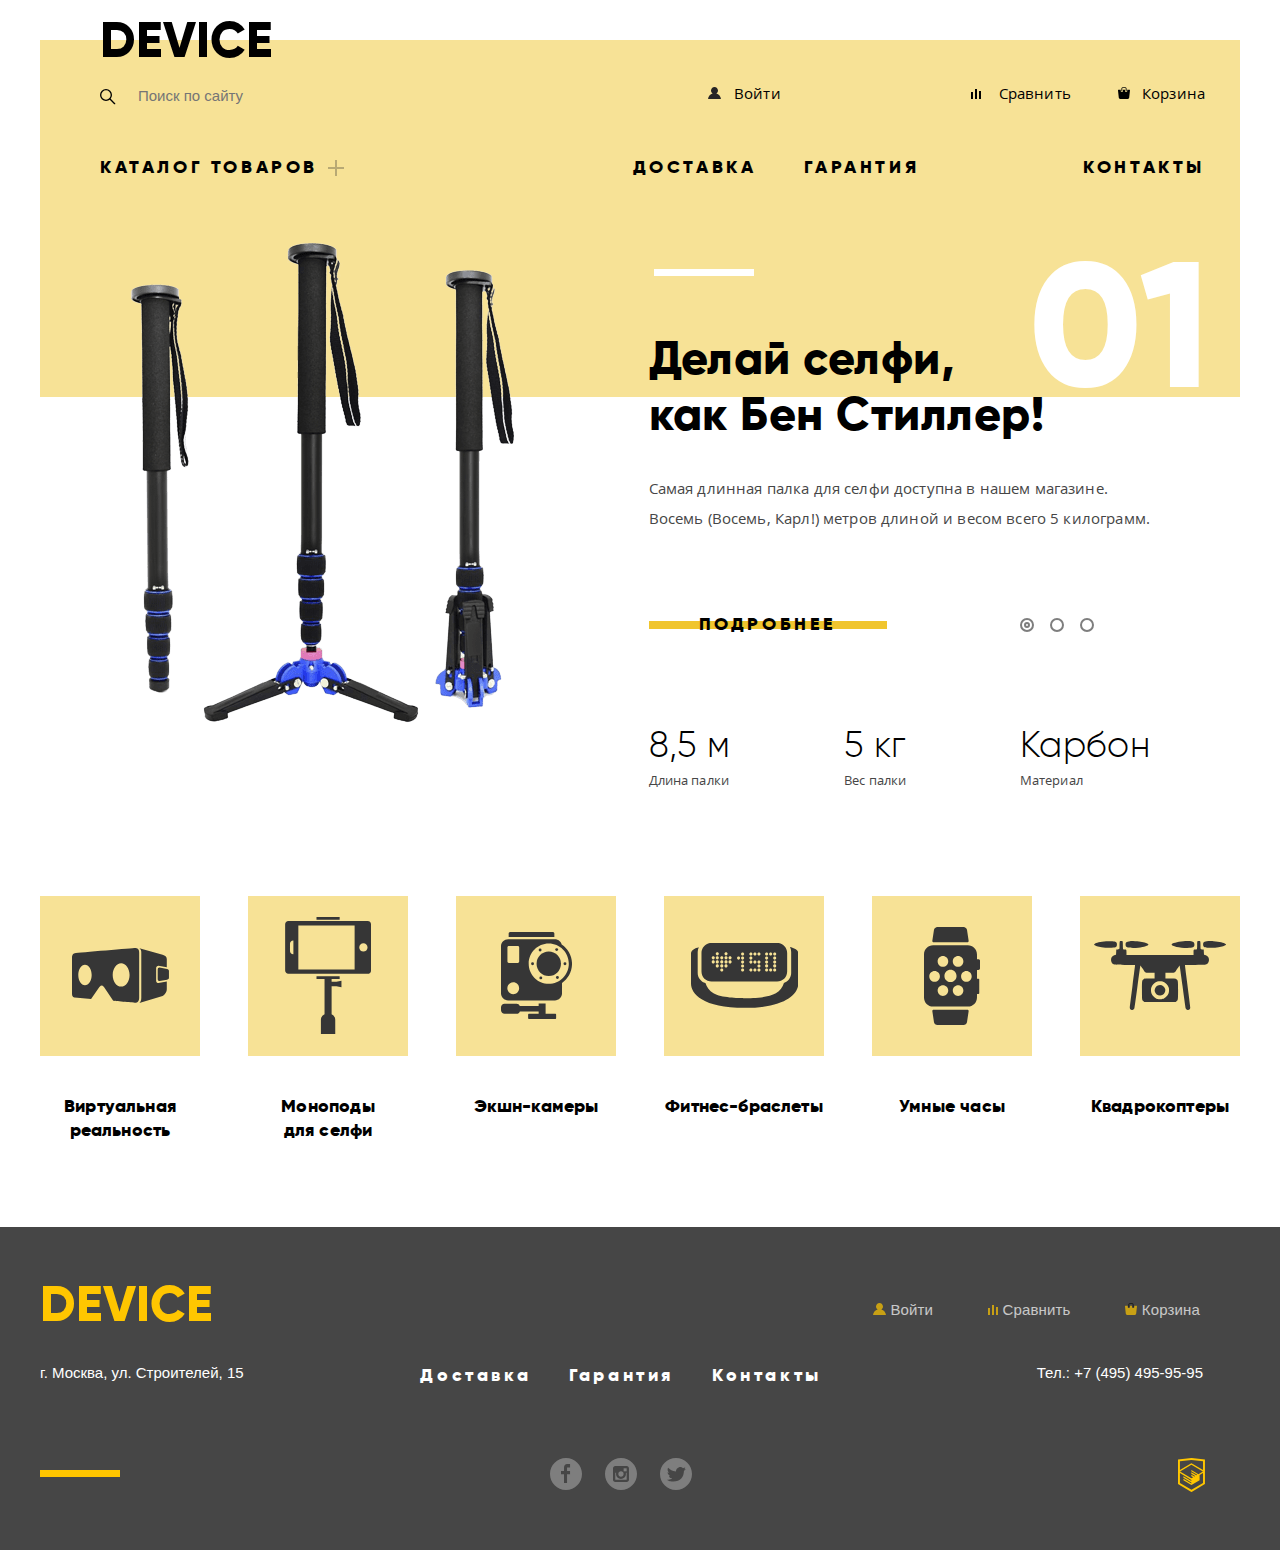
==== commit 43cbe8b0: "corrected slider" ====
--- a/index.html
+++ b/index.html
@@ -7,7 +7,7 @@
   <link rel="stylesheet" href="css/fonts.css">
   <link rel="stylesheet" href="css/reset.css">
   <link rel="stylesheet" href="css/style.css">
-  <title>Decice</title>
+  <title>Device</title>
 </head>
 <body>
   <header class="header">
@@ -88,11 +88,11 @@
     </div>
   </header>
   <main class="main">
-    <div class="container">
-
-
-
-      <div class="slider__wrapper">
+    <div class="main__container">
+
+
+
+      
         <input class="slide__input" type="radio" id="first-slide" name="slide" value="1" checked>
         <label class="first-slide slide__label" for="first-slide"></label>
       
@@ -203,7 +203,7 @@
 
 
         </div>
-      </div>
+      
 
       <div class="populars">
         <div class="populars__inner">
--- a/css/style.css
+++ b/css/style.css
@@ -459,15 +459,18 @@
 }
 
 /*--slider__wrapper--*/
-.slider__wrapper {
+.main__container {
+  margin: 0 auto;
+  width: 1200px;
   position: relative;
 }
 .slide__label {
   position: absolute;
   width: 14px;
   height: 14px;
-  margin-left: 995px;
-  bottom: 260px;
+  margin-left: 980px;
+  bottom: 595px;
+  z-index: 3;
 }
 .first-slide {
   left: 0px;
@@ -478,7 +481,7 @@
 .third-slide {
   left: 60px;
 }
-input {
+.slide__input {
   width: 1px;
   height: 1px;
   display: none;
@@ -510,6 +513,7 @@
 .slide__input:checked + .slide__label + .slider {
   display: flex;
 }
+
 /*--/slider__circle--*/
 
 .slide-specification {
@@ -547,7 +551,7 @@
   flex-direction: column;
 }
 .populars-block:active {
-  opacity: .4;
+  opacity: 0.4;
 }
 .populars-block__img {
   width: 160px;
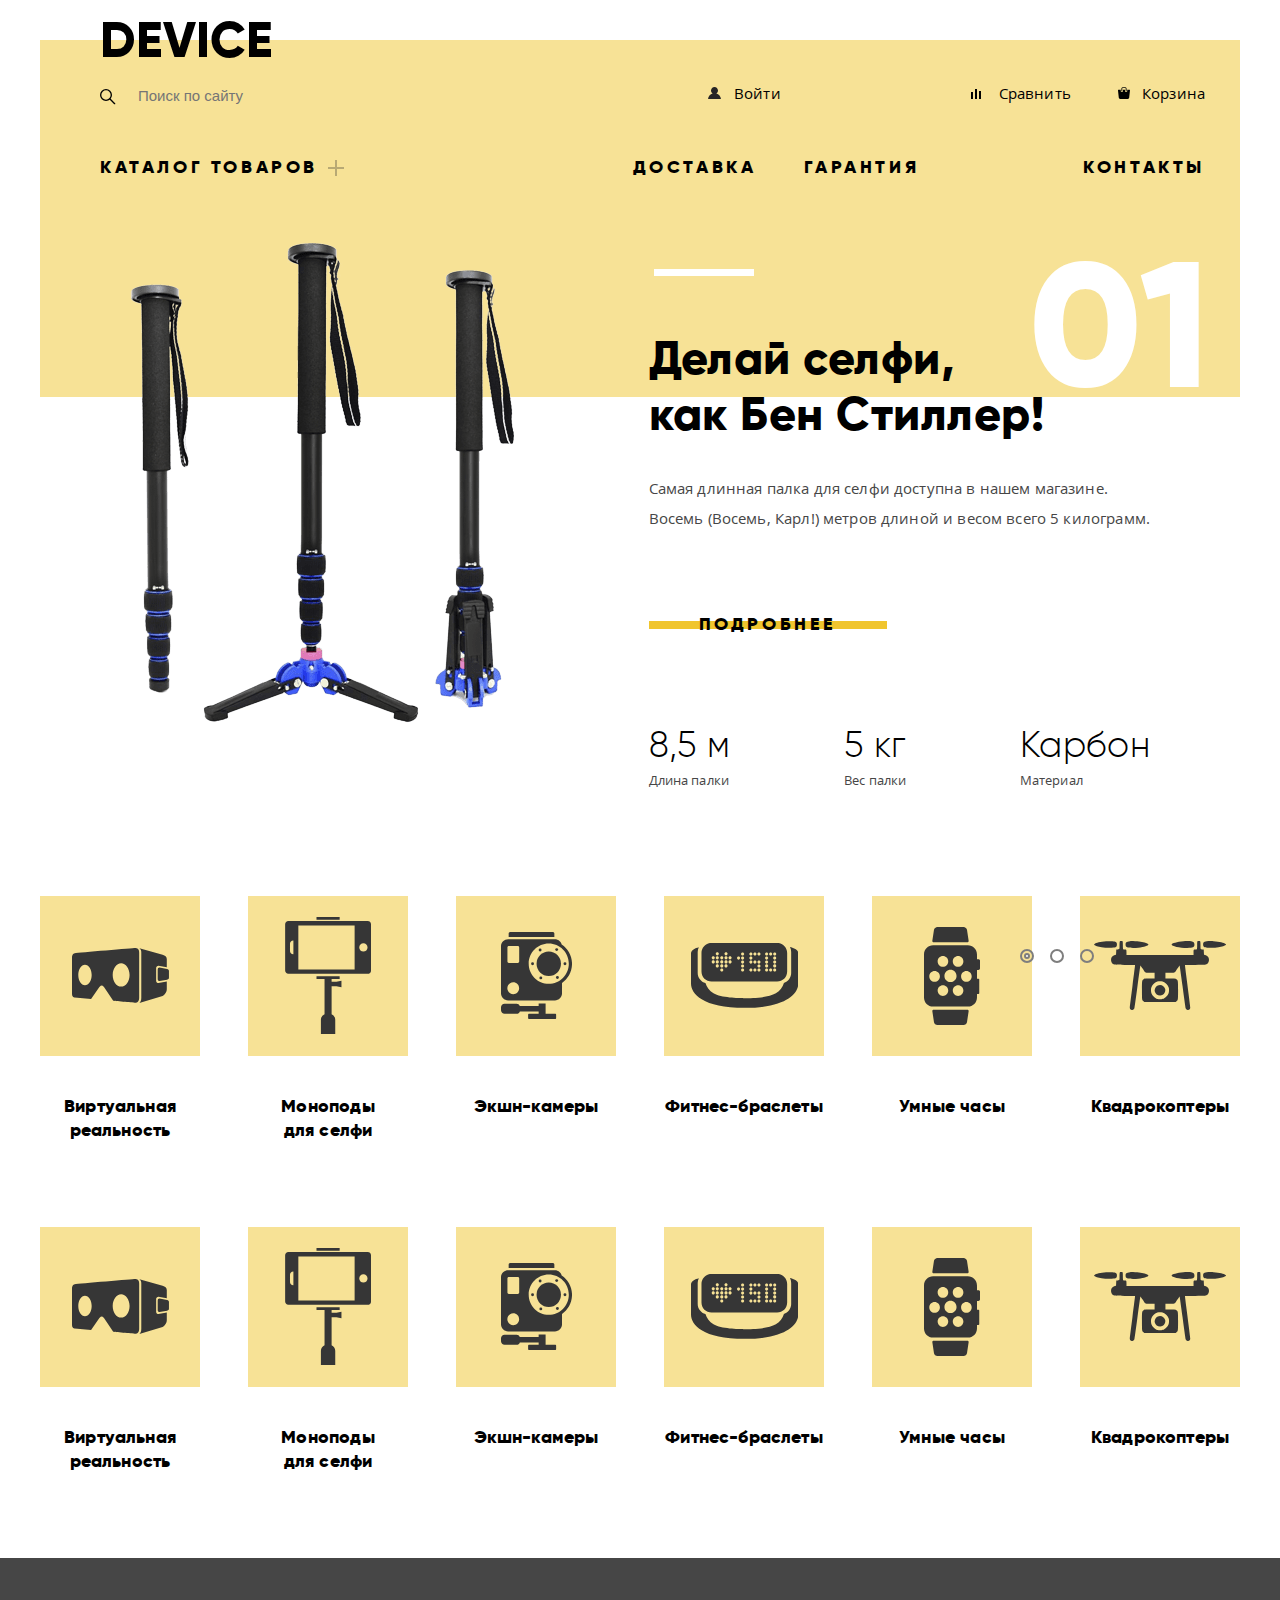
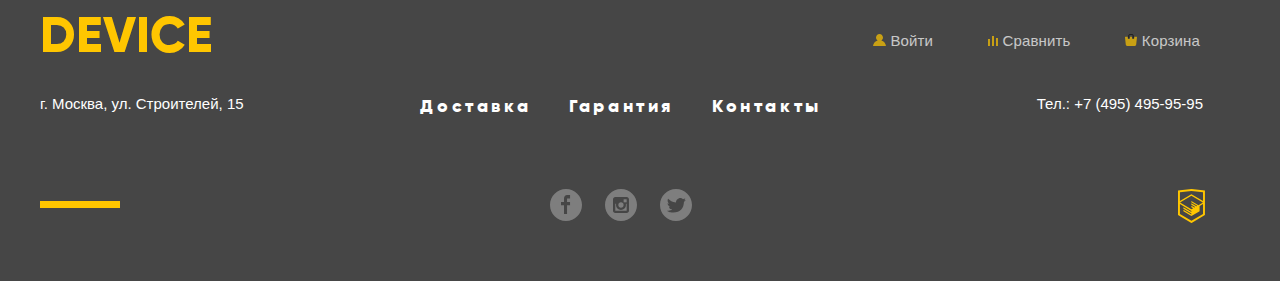
==== commit 566e5e42: "Merge branch 'main' of github.com:aleksandrsamsonenko/DEVICE" ====
--- a/index.html
+++ b/index.html
@@ -204,6 +204,83 @@
 
         </div>
       
+
+      <div class="populars">
+        <div class="populars__inner">
+          <div class="populars-block">
+            <a class="populars-block__img" href="#">
+              <div class="populars-block__img--svg">
+              <svg xmlns="http://www.w3.org/2000/svg" width="97" height="55" viewBox="0 0 97 55">
+                <path fill="#363636" d="M84.131 32.639V20.003c0-1.309 1.045-2.37 2.335-2.37l8.326 1.581V11.02c0-2.355-1.708-3.431-4.202-4.265L67.403.175c1.616 1.391 1.889 2.04 1.889 4.396V49.78c0 2.356-.45 4.066-1.967 5.21l23.265-7.065c2.401-.833 4.202-4.216 4.202-6.572V33.44l-8.326 1.567c-1.29.002-2.335-1.06-2.335-2.368z"/>
+                <path fill="#363636" d="M95.129 20.979l-7.598-1.444c-1.008 0-1.824.829-1.824 1.851v9.868c0 1.023.816 1.852 1.824 1.852l7.598-1.431c1.154-.419 1.824-.829 1.824-1.852V22.83c0-1.022-.766-1.507-1.824-1.851zM67.17 4.483c0-5.08-4.232-4.459-4.232-4.459S5.832 4.738 2.838 5.145.001 9.532.001 9.532L0 45.812c0 3.743 2.599 3.753 2.599 3.753l16.477 1.403L27.212 39.3s1.109-1.828 2.505-1.828c1.397 0 2.432 1.861 2.432 1.861l9.061 13.521s18.895 1.909 22.521 1.909c3.626-.001 3.439-5.024 3.439-5.024V4.483zM12.982 37.192c-3.698 0-6.696-4.601-6.696-10.275s2.998-10.275 6.696-10.275c3.698 0 6.696 4.601 6.696 10.275s-2.998 10.275-6.696 10.275zm36.158 1.426c-4.662 0-8.441-5.239-8.441-11.701 0-6.463 3.78-11.702 8.441-11.702 4.662 0 8.442 5.239 8.442 11.702 0 6.462-3.78 11.701-8.442 11.701z"/>
+              </svg>
+              </div>
+            </a>
+            <a class="populars-block__item" href="#">Виртуальная<br> реальность</a>
+          </div>
+          <div class="populars-block">
+            <a class="populars-block__img" href="#">
+              <div class="populars-block__img--svg">
+              <svg xmlns="http://www.w3.org/2000/svg" width="86" height="117" viewBox="0 0 86 117">
+                <path fill="#363636" d="M82.821 4.011H3.33C1.569 4.011.142 5.438.142 7.199v46.413c0 1.763 1.427 3.189 3.188 3.189h79.492c1.762 0 3.189-1.427 3.189-3.189V7.199c0-1.761-1.428-3.188-3.19-3.188zM8.392 37.236h-.226c-1.762 0-3.189-1.429-3.189-3.189v-7.283c0-1.761 1.427-3.188 3.189-3.188h.226v13.66zm61.231 15.172H13.341V8.402h56.282v44.006zM78.4 34.552c-2.289 0-4.146-1.855-4.146-4.147s1.856-4.147 4.146-4.147c2.291 0 4.148 1.855 4.148 4.147s-1.857 4.147-4.148 4.147zM31.497 0H54.653999999999996V2.758H31.497zM46.608 64.861v-2.973h8.046V59.13H31.498v2.758h8.045v35.246c-2.139.938-3.635 3.072-3.635 5.559V117h14.335v-14.307c0-2.486-1.495-4.621-3.636-5.557v-27.99h4.796l5.051 1.213v-6.711l-5.051 1.213h-4.795z"/>
+              </svg>
+              </div>
+            </a>
+            <a class="populars-block__item" href="#">Моноподы<br> для селфи</a>
+          </div>
+          <div class="populars-block">
+            <a class="populars-block__img" href="#">
+              <div class="populars-block__img--svg">
+              <svg xmlns="http://www.w3.org/2000/svg" width="71" height="87" viewBox="0 0 71 87">
+                <path fill="#363636" d="M53.349 1.49c0-.736-.578-1.49-1.311-1.49H9.053C8.32 0 7.672.754 7.672 1.49v3.522h45.676V1.49zM54.202 81.809h-9.597V71.426h-6.958v2.507H18.774c-.537-1.254-1.757-2.148-3.181-2.148H3.559C1.642 71.784 0 73.387 0 75.311v3.018c0 1.924 1.642 3.48 3.559 3.48h12.035c1.511 0 2.792-.896 3.269-2.326h18.785v2.326H28.13c-.533 0-1.01.437-1.01.972v3.172c0 .535.478 1.048 1.01 1.048h26.072c.533 0 .93-.513.93-1.048V82.78c0-.535-.397-.971-.93-.971zM60.666 12.39c-.861-2.937-3.567-5.05-6.771-5.05H7.148C3.25 7.34 0 10.449 0 14.361v46.9c0 3.912 3.25 7.121 7.148 7.121h46.747c3.898 0 7.126-3.209 7.126-7.121V50.915c6.066-4.204 10.001-11.211 10.001-19.164-.001-8.079-4.132-15.181-10.356-19.361zM12.238 62.151c-3.259 0-5.901-2.65-5.901-5.921 0-3.27 2.642-5.922 5.901-5.922s5.902 2.652 5.902 5.922c0 3.271-2.643 5.921-5.902 5.921zm5.961-32.605c0 .786-.635 1.422-1.418 1.422h-8.94c-.783 0-1.418-.637-1.418-1.422v-14.16c0-.786.635-1.423 1.418-1.423h8.939c.783 0 1.418.637 1.418 1.423v14.16zm29.563 22.312c-11.076 0-20.057-9.01-20.057-20.123s8.98-20.124 20.057-20.124c11.077 0 20.058 9.01 20.058 20.124s-8.981 20.123-20.058 20.123z"/>
+                <ellipse cx="47.762" cy="31.735" fill="#363636" rx="12.188" ry="12.229"/>
+                <circle cx="31.562" cy="31.736" r="1.435" fill="#363636"/>
+                <circle cx="63.963" cy="31.736" r="1.435" fill="#363636"/>
+                <circle cx="39.109" cy="17.994" r="1.435" fill="#363636"/>
+                <ellipse cx="56.415" cy="45.476" fill="#363636" rx="1.43" ry="1.436"/>
+                <circle cx="55.697" cy="17.565" r="1.435" fill="#363636"/>
+                <circle cx="39.828" cy="45.906" r="1.435" fill="#363636"/>
+              </svg>
+              </div>
+            </a>
+            <a class="populars-block__item" href="#">Экшн-камеры</a>
+          </div>
+          <div class="populars-block">
+            <a class="populars-block__img" href="#">
+              <div class="populars-block__img--svg">
+              <svg xmlns="http://www.w3.org/2000/svg" width="107" height="65" viewBox="0 0 107 65">
+                <path fill="#363636" d="M98.967 4.074c.752 1.441 1.209 3.08 1.209 4.818v21.102c0 4.616-3.092 8.527-7.246 9.9-1.325 3.987-3.778 7.854-8.051 10.432-8.676 5.231-31.124 4.837-31.198 4.837-.078 0-22.513.395-31.189-4.837-4.216-2.545-6.708-6.347-8.042-10.279-4.418-1.209-7.756-5.251-7.756-10.053V8.893c0-1.688.427-3.282 1.139-4.693C4.17 5.109 0 6.918 0 10.434v29.983C0 50.668 11.839 64.85 53.657 64.85c41.82 0 53.657-14.182 53.657-24.433V10.434c-.001-3.684-4.576-5.494-8.347-6.36z"/>
+                <path fill="#363636" d="M20.561 38.459h65.523c5.564 0 10.074-4.513 10.074-10.077V9.935c0-5.563-4.51-10.075-10.074-10.075H20.561c-5.564 0-10.075 4.511-10.075 10.075v18.447c0 5.564 4.511 10.077 10.075 10.077zM83.695 9.468c.867 0 1.569.703 1.569 1.57 0 .866-.702 1.569-1.569 1.569s-1.568-.703-1.568-1.569c0-.868.701-1.57 1.568-1.57zm0 4.039c.867 0 1.569.703 1.569 1.568 0 .867-.702 1.569-1.569 1.569s-1.568-.702-1.568-1.569c0-.865.701-1.568 1.568-1.568zm0 4.039c.867 0 1.569.702 1.569 1.569 0 .866-.702 1.569-1.569 1.569s-1.568-.703-1.568-1.569c0-.867.701-1.569 1.568-1.569zm0 3.827c.867 0 1.569.704 1.569 1.569 0 .867-.702 1.568-1.569 1.568s-1.568-.701-1.568-1.568c0-.866.701-1.569 1.568-1.569zm0 4.039c.867 0 1.569.702 1.569 1.569 0 .865-.702 1.568-1.569 1.568s-1.568-.704-1.568-1.568c0-.867.701-1.569 1.568-1.569zM79.656 9.468c.867 0 1.568.703 1.568 1.57 0 .866-.701 1.569-1.568 1.569-.865 0-1.568-.703-1.568-1.569 0-.868.703-1.57 1.568-1.57zm0 15.944c.867 0 1.568.702 1.568 1.569 0 .865-.701 1.568-1.568 1.568-.865 0-1.568-.704-1.568-1.568 0-.867.703-1.569 1.568-1.569zM75.619 9.468c.865 0 1.568.703 1.568 1.57 0 .866-.703 1.569-1.568 1.569-.867 0-1.569-.703-1.569-1.569 0-.868.702-1.57 1.569-1.57zm0 4.039c.865 0 1.568.703 1.568 1.568 0 .867-.703 1.569-1.568 1.569-.867 0-1.569-.702-1.569-1.569 0-.865.702-1.568 1.569-1.568zm0 4.039c.865 0 1.568.702 1.568 1.569 0 .866-.703 1.569-1.568 1.569-.867 0-1.569-.703-1.569-1.569 0-.867.702-1.569 1.569-1.569zm0 3.827c.865 0 1.568.704 1.568 1.569 0 .867-.703 1.568-1.568 1.568-.867 0-1.569-.701-1.569-1.568 0-.866.702-1.569 1.569-1.569zm0 4.039c.865 0 1.568.702 1.568 1.569 0 .865-.703 1.568-1.568 1.568-.867 0-1.569-.704-1.569-1.568 0-.867.702-1.569 1.569-1.569zM67.965 9.468c.867 0 1.568.703 1.568 1.57 0 .866-.701 1.569-1.568 1.569s-1.568-.703-1.568-1.569c-.001-.868.703-1.57 1.568-1.57zm0 8.078c.867 0 1.568.702 1.568 1.569 0 .866-.701 1.569-1.568 1.569s-1.568-.703-1.568-1.569c-.001-.867.703-1.569 1.568-1.569zm0 3.881c.867 0 1.568.701 1.568 1.568 0 .865-.701 1.569-1.568 1.569s-1.568-.704-1.568-1.569c-.001-.867.703-1.568 1.568-1.568zm0 3.985c.867 0 1.568.702 1.568 1.569 0 .865-.701 1.568-1.568 1.568s-1.568-.704-1.568-1.568c-.001-.867.703-1.569 1.568-1.569zM63.926 9.468c.867 0 1.57.703 1.57 1.57 0 .866-.703 1.569-1.57 1.569-.865 0-1.569-.703-1.569-1.569-.001-.868.704-1.57 1.569-1.57zm0 8.078c.867 0 1.57.702 1.57 1.569 0 .866-.703 1.569-1.57 1.569-.865 0-1.569-.703-1.569-1.569-.001-.867.704-1.569 1.569-1.569zm0 7.866c.867 0 1.57.702 1.57 1.569 0 .865-.703 1.568-1.57 1.568-.865 0-1.569-.704-1.569-1.568-.001-.867.704-1.569 1.569-1.569zM59.888 9.468c.865 0 1.569.703 1.569 1.57 0 .866-.704 1.569-1.569 1.569-.867 0-1.568-.703-1.568-1.569-.001-.868.701-1.57 1.568-1.57zm0 4.039c.865 0 1.569.703 1.569 1.568 0 .867-.704 1.569-1.569 1.569-.867 0-1.568-.702-1.568-1.569-.001-.865.701-1.568 1.568-1.568zm0 4.039c.865 0 1.569.702 1.569 1.569 0 .866-.704 1.569-1.569 1.569-.867 0-1.568-.703-1.568-1.569-.001-.867.701-1.569 1.568-1.569zm0 7.866c.865 0 1.569.702 1.569 1.569 0 .865-.704 1.568-1.569 1.568-.867 0-1.568-.704-1.568-1.568-.001-.867.701-1.569 1.568-1.569zm-8.29-15.944c.867 0 1.569.703 1.569 1.57 0 .866-.702 1.569-1.569 1.569s-1.568-.703-1.568-1.569c-.001-.868.701-1.57 1.568-1.57zm0 4.039c.867 0 1.569.703 1.569 1.568 0 .867-.702 1.569-1.569 1.569s-1.568-.702-1.568-1.569c-.001-.865.701-1.568 1.568-1.568zm0 4.039c.867 0 1.569.702 1.569 1.569 0 .866-.702 1.569-1.569 1.569s-1.568-.703-1.568-1.569c-.001-.867.701-1.569 1.568-1.569zm0 3.881c.867 0 1.569.701 1.569 1.568 0 .865-.702 1.569-1.569 1.569s-1.568-.704-1.568-1.569c-.001-.867.701-1.568 1.568-1.568zm0 3.985c.867 0 1.569.702 1.569 1.569 0 .865-.702 1.568-1.569 1.568s-1.568-.704-1.568-1.568c-.001-.867.701-1.569 1.568-1.569zm-4.039-11.905c.867 0 1.568.703 1.568 1.568 0 .867-.701 1.569-1.568 1.569s-1.569-.702-1.569-1.569c0-.865.701-1.568 1.569-1.568zm-8.502-.212c.865 0 1.569.703 1.569 1.568 0 .867-.704 1.569-1.569 1.569-.867 0-1.571-.703-1.571-1.569 0-.865.703-1.568 1.571-1.568zm0 4.038c.865 0 1.569.703 1.569 1.57 0 .866-.704 1.57-1.569 1.57-.867 0-1.571-.704-1.571-1.57 0-.867.703-1.57 1.571-1.57zm-4.039-8.078c.865 0 1.568.703 1.568 1.57 0 .866-.704 1.568-1.568 1.568-.867 0-1.569-.703-1.569-1.568 0-.867.701-1.57 1.569-1.57zm0 4.04c.865 0 1.568.703 1.568 1.568 0 .867-.704 1.569-1.568 1.569-.867 0-1.569-.703-1.569-1.569 0-.865.701-1.568 1.569-1.568zm0 4.038c.865 0 1.568.703 1.568 1.57 0 .866-.704 1.57-1.568 1.57-.867 0-1.569-.704-1.569-1.57 0-.867.701-1.57 1.569-1.57zm0 4.04c.865 0 1.568.704 1.568 1.569 0 .867-.704 1.568-1.568 1.568-.867 0-1.569-.701-1.569-1.568 0-.866.701-1.569 1.569-1.569zm-4.254-8.078c.867 0 1.569.703 1.569 1.568 0 .867-.702 1.569-1.569 1.569s-1.568-.703-1.568-1.569c0-.865.701-1.568 1.568-1.568zm0 4.038c.867 0 1.569.703 1.569 1.57 0 .866-.702 1.57-1.569 1.57s-1.568-.704-1.568-1.57c0-.867.701-1.57 1.568-1.57zm0 4.04c.867 0 1.569.704 1.569 1.569 0 .867-.702 1.568-1.569 1.568s-1.568-.701-1.568-1.568c0-.866.701-1.569 1.568-1.569zm0 4.039c.867 0 1.569.702 1.569 1.569 0 .865-.702 1.568-1.569 1.568s-1.568-.704-1.568-1.568c0-.867.701-1.569 1.568-1.569zM26.3 9.255c.867 0 1.571.703 1.571 1.57 0 .866-.704 1.568-1.571 1.568-.865 0-1.569-.703-1.569-1.568 0-.867.704-1.57 1.569-1.57zm0 4.04c.867 0 1.571.703 1.571 1.568 0 .867-.704 1.569-1.571 1.569-.865 0-1.569-.703-1.569-1.569 0-.865.704-1.568 1.569-1.568zm0 4.038c.867 0 1.571.703 1.571 1.57 0 .866-.704 1.57-1.571 1.57-.865 0-1.569-.704-1.569-1.57 0-.867.704-1.57 1.569-1.57zm0 4.04c.867 0 1.571.704 1.571 1.569 0 .867-.704 1.568-1.571 1.568-.865 0-1.569-.701-1.569-1.568 0-.866.704-1.569 1.569-1.569zm-4.037-8.078c.865 0 1.569.703 1.569 1.568 0 .867-.704 1.569-1.569 1.569-.867 0-1.569-.703-1.569-1.569 0-.865.702-1.568 1.569-1.568zm0 4.038c.865 0 1.569.703 1.569 1.57 0 .866-.704 1.57-1.569 1.57-.867 0-1.569-.704-1.569-1.57 0-.867.702-1.57 1.569-1.57z"/>
+              </svg>
+              </div>
+            </a>
+            <a class="populars-block__item" href="#">Фитнес-браслеты</a>
+          </div>
+          <div class="populars-block">
+            <a class="populars-block__img" href="#">
+              <div class="populars-block__img--svg">
+              <svg xmlns="http://www.w3.org/2000/svg" width="56" height="98" viewBox="0 0 56 98">
+                <path fill="#363636" d="M54.494 32.197h-1.515v-4.64c0-5.052-4.087-9.186-9.082-9.186H9.082C4.086 18.372 0 22.505 0 27.557v42.868c0 5.052 4.087 9.185 9.083 9.185h34.815c4.995 0 9.082-4.133 9.082-9.185V67.01h1.515c.415 0 .757-.344.757-.764V52.467c0-.421-.342-.766-.757-.766H52.98v-8.788h1.515c.832 0 1.514-.688 1.514-1.531v-7.654c-.001-.842-.683-1.531-1.515-1.531zm-20.412-3.109c2.926 0 5.299 2.398 5.299 5.358s-2.373 5.358-5.299 5.358-5.298-2.398-5.298-5.358 2.372-5.358 5.298-5.358zm-15.137 0c2.925 0 5.298 2.398 5.298 5.358s-2.373 5.358-5.298 5.358c-2.926 0-5.298-2.398-5.298-5.358s2.372-5.358 5.298-5.358zM5.297 49.397c0-2.959 2.371-5.358 5.298-5.358 2.926 0 5.298 2.399 5.298 5.358 0 2.959-2.373 5.358-5.298 5.358-2.927.001-5.298-2.399-5.298-5.358zm13.648 19.497c-2.926 0-5.298-2.398-5.298-5.358s2.372-5.358 5.298-5.358c2.925 0 5.298 2.398 5.298 5.358s-2.373 5.358-5.298 5.358zm1.49-19.903c0-3.382 2.711-6.124 6.055-6.124s6.055 2.742 6.055 6.124-2.711 6.124-6.055 6.124c-3.344-.001-6.055-2.742-6.055-6.124zm13.647 19.903c-2.926 0-5.298-2.398-5.298-5.358s2.372-5.358 5.298-5.358 5.299 2.398 5.299 5.358-2.373 5.358-5.299 5.358zm8.302-14.138c-2.927 0-5.298-2.399-5.298-5.358 0-2.959 2.371-5.358 5.298-5.358 2.926 0 5.298 2.399 5.298 5.358 0 2.958-2.372 5.358-5.298 5.358zM9.646 15.31h33.687c.843 0 1.432-.681 1.306-1.514L43.023 3.028l-.002-.002C42.771 1.362 41.189 0 39.506 0H13.474c-1.686 0-3.268 1.362-3.517 3.028L8.342 13.795c-.125.833.461 1.515 1.304 1.515zM43.333 82.671H9.646c-.843 0-1.429.683-1.304 1.516l1.615 10.767c.25 1.666 1.832 3.028 3.516 3.028h26.032c1.684 0 3.266-1.362 3.517-3.026v-.002l1.615-10.767c.128-.833-.461-1.516-1.304-1.516z"/>
+            </svg>
+            </div>
+            </a>
+            <a class="populars-block__item" href="#">Умные часы</a>
+          </div>
+          <div class="populars-block">
+            <a class="populars-block__img" href="#">
+              <div class="populars-block__img--svg">
+              <svg xmlns="http://www.w3.org/2000/svg" width="132" height="69" viewBox="0 0 132 69">
+                <g fill="#363636">
+                    <path d="M120.522 5117.421c-55.449-4.873-102.139-15.928-114.77-26.724-7.227-6.162-7.227-6.162-2.324-11.562 6.445-7.197 37.134-16.45 72.476-22.363 39.98-6.68 125.098-6.934 137.231-.513 12.119 6.68 16.24 14.136 16.24 29.814 0 16.187-6.191 24.16-22.178 28.525-14.458 3.859-57.783 5.402-86.675 2.823zM257.744 5115.117c-1.294-2.832-2.583-21.079-2.583-41.118 0-40.61 1.553-37.783-21.919-39.331l-10.308-.771-1.294-25.444-1.289-25.439-11.865-2.832c-25.791-6.68-39.99-25.952-37.915-52.944 1.279-19.272 10.308-33.408 25.786-40.869 11.089-5.132 14.697-5.381 112.461-5.381 55.449 0 101.372-.786 101.885-1.807.508-1.284-11.094-94.072-25.796-206.387-14.448-112.305-26.831-209.971-27.085-216.66-.513-16.172 8.262-26.211 23.477-26.211 12.373 0 20.117 6.416 23.213 19.014 1.294 5.137 14.956 103.33 30.181 218.213 15.22 114.629 28.628 208.687 29.404 208.687 1.03 0 10.83-14.131 21.924-31.357 29.399-46.26 23.989-43.169 76.353-43.169h43.584v-56.298l-51.328-.771c-47.202-.771-52.1-1.27-58.813-6.152-15.728-11.572-16.25-14.15-16.25-109.766 0-95.342.264-97.92 15.225-110.498l8.511-6.953h313.652l8.506 6.953c14.961 12.578 15.205 15.156 15.205 110.498 0 95.615-.508 98.193-16.23 109.766-6.709 4.883-11.611 5.381-58.818 6.152l-51.318.771v56.298h43.594c52.344 0 46.934-3.091 76.338 43.169 11.104 17.227 20.898 31.357 21.934 31.357.762 0 14.189-94.058 29.395-208.687 15.225-114.883 28.896-213.076 30.186-218.213 3.096-12.598 10.82-19.014 23.213-19.014 15.215 0 23.994 10.039 23.467 26.211-.254 6.689-12.637 104.355-27.09 216.66-14.688 112.314-26.309 205.103-25.781 206.387.508 1.021 46.416 1.807 101.895 1.807 97.754 0 101.357.249 112.441 5.381 15.479 7.461 24.502 21.597 25.791 40.869 2.07 26.992-12.109 46.265-37.91 52.944l-11.875 2.832-1.27 25.439-1.289 25.444-10.322.771c-23.467 1.548-21.934-1.279-21.934 39.331 0 20.039-1.279 38.286-2.568 41.118-2.061 3.599-5.43 4.883-13.672 4.883-6.191 0-12.383-1.284-14.199-3.086-2.061-2.056-3.096-14.653-3.096-39.321 0-24.673-1.025-37.271-3.096-39.321-1.797-1.797-9.014-3.081-16.494-3.081-16.26 0-16.514-.522-16.514-31.104v-22.871H324.805v22.871c0 30.581-.249 31.104-16.499 31.104-7.485 0-14.702 1.284-16.504 3.081-2.075 2.051-3.101 14.648-3.101 39.321 0 24.668-1.03 37.266-3.096 39.321-1.807 1.802-8.003 3.086-14.189 3.086-8.247 0-11.602-1.285-13.672-4.883zm428.428-401.201c28.887-8.984 53.916-33.926 61.66-61.68 4.385-15.43 3.096-42.158-2.842-57.832-6.963-18.75-26.846-40.098-45.654-49.355-12.9-6.416-17.539-7.188-39.209-7.188-21.665 0-26.309.771-39.204 7.188-18.843 9.258-38.691 30.605-45.659 49.355-5.928 15.674-7.227 42.402-2.837 57.832 7.48 27.236 32.495 52.695 60.615 61.68 20.122 6.425 33.003 6.425 53.13 0z" transform="matrix(.1 0 0 -.1 0 512)"/>
+                    <path d="M637.939 4675.625c-20.366-9.258-35.068-36.494-30.688-57.305 7.739-36.768 48.232-55.527 79.956-37.021 19.854 11.582 29.912 35.469 24.512 57.832-5.684 23.906-27.344 41.377-51.592 41.377-6.455-.001-16.255-2.315-22.188-4.883zM360.918 5118.457c-39.204-6.68-45.132-11.309-45.132-34.438 0-18.247 4.639-24.16 22.681-29.556 15.498-4.624 71.724-5.142 105-1.284 68.608 8.223 113.218 25.444 96.987 37.52-12.651 8.999-49.023 18.765-90.542 23.901-24.756 3.08-79.961 5.4-88.994 3.857zM894.844 5117.421c-63.193-5.903-118.643-20.811-118.643-31.86 0-17.222 78.408-34.697 156.299-34.956 58.037 0 71.963 6.421 71.963 33.413 0 18.242-6.191 26.216-23.73 30.84-16.495 4.116-56.749 5.142-85.889 2.563zM1127.764 5117.167c-17.803-2.31-30.186-7.705-34.307-14.907-3.867-7.705-3.096-29.038 1.543-35.718 9.277-13.11 16.523-14.653 70.684-14.653 36.611 0 58.018 1.289 78.662 4.883 35.342 5.913 66.035 15.166 72.48 22.363 4.902 5.4 4.902 5.4-2.324 11.562-13.408 11.309-59.58 21.851-119.16 26.724-34.815 2.832-44.883 2.832-67.578-.254z" transform="matrix(.1 0 0 -.1 0 512)"/>
+                </g>
+              </svg>
+              </div>
+            </a>
+            <a class="populars-block__item" href="#">Квадрокоптеры</a>
+          </div>
+        </div>
+      </div>
 
       <div class="populars">
         <div class="populars__inner">
--- a/css/style.css
+++ b/css/style.css
@@ -513,7 +513,6 @@
 .slide__input:checked + .slide__label + .slider {
   display: flex;
 }
-
 /*--/slider__circle--*/
 
 .slide-specification {
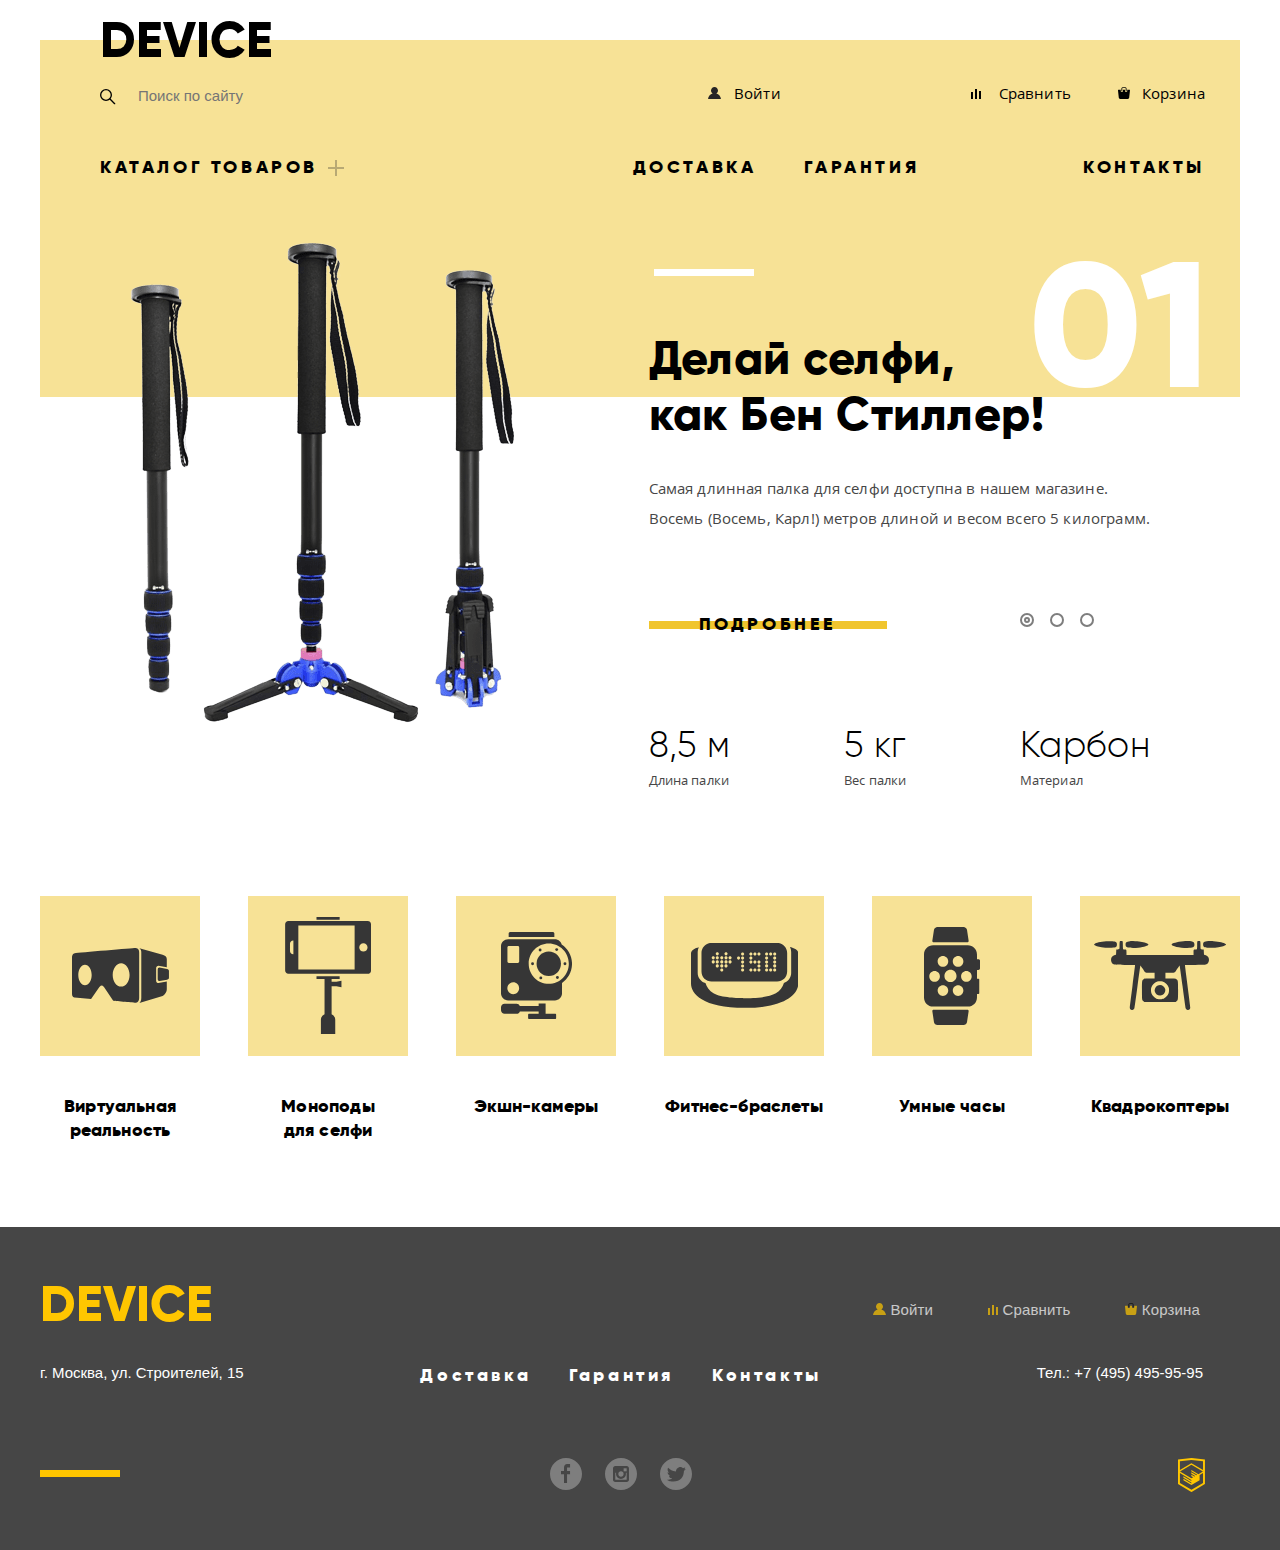
==== commit 21cc1fe6: "changed slider" ====
--- a/index.html
+++ b/index.html
@@ -282,82 +282,7 @@
         </div>
       </div>
 
-      <div class="populars">
-        <div class="populars__inner">
-          <div class="populars-block">
-            <a class="populars-block__img" href="#">
-              <div class="populars-block__img--svg">
-              <svg xmlns="http://www.w3.org/2000/svg" width="97" height="55" viewBox="0 0 97 55">
-                <path fill="#363636" d="M84.131 32.639V20.003c0-1.309 1.045-2.37 2.335-2.37l8.326 1.581V11.02c0-2.355-1.708-3.431-4.202-4.265L67.403.175c1.616 1.391 1.889 2.04 1.889 4.396V49.78c0 2.356-.45 4.066-1.967 5.21l23.265-7.065c2.401-.833 4.202-4.216 4.202-6.572V33.44l-8.326 1.567c-1.29.002-2.335-1.06-2.335-2.368z"/>
-                <path fill="#363636" d="M95.129 20.979l-7.598-1.444c-1.008 0-1.824.829-1.824 1.851v9.868c0 1.023.816 1.852 1.824 1.852l7.598-1.431c1.154-.419 1.824-.829 1.824-1.852V22.83c0-1.022-.766-1.507-1.824-1.851zM67.17 4.483c0-5.08-4.232-4.459-4.232-4.459S5.832 4.738 2.838 5.145.001 9.532.001 9.532L0 45.812c0 3.743 2.599 3.753 2.599 3.753l16.477 1.403L27.212 39.3s1.109-1.828 2.505-1.828c1.397 0 2.432 1.861 2.432 1.861l9.061 13.521s18.895 1.909 22.521 1.909c3.626-.001 3.439-5.024 3.439-5.024V4.483zM12.982 37.192c-3.698 0-6.696-4.601-6.696-10.275s2.998-10.275 6.696-10.275c3.698 0 6.696 4.601 6.696 10.275s-2.998 10.275-6.696 10.275zm36.158 1.426c-4.662 0-8.441-5.239-8.441-11.701 0-6.463 3.78-11.702 8.441-11.702 4.662 0 8.442 5.239 8.442 11.702 0 6.462-3.78 11.701-8.442 11.701z"/>
-              </svg>
-              </div>
-            </a>
-            <a class="populars-block__item" href="#">Виртуальная<br> реальность</a>
-          </div>
-          <div class="populars-block">
-            <a class="populars-block__img" href="#">
-              <div class="populars-block__img--svg">
-              <svg xmlns="http://www.w3.org/2000/svg" width="86" height="117" viewBox="0 0 86 117">
-                <path fill="#363636" d="M82.821 4.011H3.33C1.569 4.011.142 5.438.142 7.199v46.413c0 1.763 1.427 3.189 3.188 3.189h79.492c1.762 0 3.189-1.427 3.189-3.189V7.199c0-1.761-1.428-3.188-3.19-3.188zM8.392 37.236h-.226c-1.762 0-3.189-1.429-3.189-3.189v-7.283c0-1.761 1.427-3.188 3.189-3.188h.226v13.66zm61.231 15.172H13.341V8.402h56.282v44.006zM78.4 34.552c-2.289 0-4.146-1.855-4.146-4.147s1.856-4.147 4.146-4.147c2.291 0 4.148 1.855 4.148 4.147s-1.857 4.147-4.148 4.147zM31.497 0H54.653999999999996V2.758H31.497zM46.608 64.861v-2.973h8.046V59.13H31.498v2.758h8.045v35.246c-2.139.938-3.635 3.072-3.635 5.559V117h14.335v-14.307c0-2.486-1.495-4.621-3.636-5.557v-27.99h4.796l5.051 1.213v-6.711l-5.051 1.213h-4.795z"/>
-              </svg>
-              </div>
-            </a>
-            <a class="populars-block__item" href="#">Моноподы<br> для селфи</a>
-          </div>
-          <div class="populars-block">
-            <a class="populars-block__img" href="#">
-              <div class="populars-block__img--svg">
-              <svg xmlns="http://www.w3.org/2000/svg" width="71" height="87" viewBox="0 0 71 87">
-                <path fill="#363636" d="M53.349 1.49c0-.736-.578-1.49-1.311-1.49H9.053C8.32 0 7.672.754 7.672 1.49v3.522h45.676V1.49zM54.202 81.809h-9.597V71.426h-6.958v2.507H18.774c-.537-1.254-1.757-2.148-3.181-2.148H3.559C1.642 71.784 0 73.387 0 75.311v3.018c0 1.924 1.642 3.48 3.559 3.48h12.035c1.511 0 2.792-.896 3.269-2.326h18.785v2.326H28.13c-.533 0-1.01.437-1.01.972v3.172c0 .535.478 1.048 1.01 1.048h26.072c.533 0 .93-.513.93-1.048V82.78c0-.535-.397-.971-.93-.971zM60.666 12.39c-.861-2.937-3.567-5.05-6.771-5.05H7.148C3.25 7.34 0 10.449 0 14.361v46.9c0 3.912 3.25 7.121 7.148 7.121h46.747c3.898 0 7.126-3.209 7.126-7.121V50.915c6.066-4.204 10.001-11.211 10.001-19.164-.001-8.079-4.132-15.181-10.356-19.361zM12.238 62.151c-3.259 0-5.901-2.65-5.901-5.921 0-3.27 2.642-5.922 5.901-5.922s5.902 2.652 5.902 5.922c0 3.271-2.643 5.921-5.902 5.921zm5.961-32.605c0 .786-.635 1.422-1.418 1.422h-8.94c-.783 0-1.418-.637-1.418-1.422v-14.16c0-.786.635-1.423 1.418-1.423h8.939c.783 0 1.418.637 1.418 1.423v14.16zm29.563 22.312c-11.076 0-20.057-9.01-20.057-20.123s8.98-20.124 20.057-20.124c11.077 0 20.058 9.01 20.058 20.124s-8.981 20.123-20.058 20.123z"/>
-                <ellipse cx="47.762" cy="31.735" fill="#363636" rx="12.188" ry="12.229"/>
-                <circle cx="31.562" cy="31.736" r="1.435" fill="#363636"/>
-                <circle cx="63.963" cy="31.736" r="1.435" fill="#363636"/>
-                <circle cx="39.109" cy="17.994" r="1.435" fill="#363636"/>
-                <ellipse cx="56.415" cy="45.476" fill="#363636" rx="1.43" ry="1.436"/>
-                <circle cx="55.697" cy="17.565" r="1.435" fill="#363636"/>
-                <circle cx="39.828" cy="45.906" r="1.435" fill="#363636"/>
-              </svg>
-              </div>
-            </a>
-            <a class="populars-block__item" href="#">Экшн-камеры</a>
-          </div>
-          <div class="populars-block">
-            <a class="populars-block__img" href="#">
-              <div class="populars-block__img--svg">
-              <svg xmlns="http://www.w3.org/2000/svg" width="107" height="65" viewBox="0 0 107 65">
-                <path fill="#363636" d="M98.967 4.074c.752 1.441 1.209 3.08 1.209 4.818v21.102c0 4.616-3.092 8.527-7.246 9.9-1.325 3.987-3.778 7.854-8.051 10.432-8.676 5.231-31.124 4.837-31.198 4.837-.078 0-22.513.395-31.189-4.837-4.216-2.545-6.708-6.347-8.042-10.279-4.418-1.209-7.756-5.251-7.756-10.053V8.893c0-1.688.427-3.282 1.139-4.693C4.17 5.109 0 6.918 0 10.434v29.983C0 50.668 11.839 64.85 53.657 64.85c41.82 0 53.657-14.182 53.657-24.433V10.434c-.001-3.684-4.576-5.494-8.347-6.36z"/>
-                <path fill="#363636" d="M20.561 38.459h65.523c5.564 0 10.074-4.513 10.074-10.077V9.935c0-5.563-4.51-10.075-10.074-10.075H20.561c-5.564 0-10.075 4.511-10.075 10.075v18.447c0 5.564 4.511 10.077 10.075 10.077zM83.695 9.468c.867 0 1.569.703 1.569 1.57 0 .866-.702 1.569-1.569 1.569s-1.568-.703-1.568-1.569c0-.868.701-1.57 1.568-1.57zm0 4.039c.867 0 1.569.703 1.569 1.568 0 .867-.702 1.569-1.569 1.569s-1.568-.702-1.568-1.569c0-.865.701-1.568 1.568-1.568zm0 4.039c.867 0 1.569.702 1.569 1.569 0 .866-.702 1.569-1.569 1.569s-1.568-.703-1.568-1.569c0-.867.701-1.569 1.568-1.569zm0 3.827c.867 0 1.569.704 1.569 1.569 0 .867-.702 1.568-1.569 1.568s-1.568-.701-1.568-1.568c0-.866.701-1.569 1.568-1.569zm0 4.039c.867 0 1.569.702 1.569 1.569 0 .865-.702 1.568-1.569 1.568s-1.568-.704-1.568-1.568c0-.867.701-1.569 1.568-1.569zM79.656 9.468c.867 0 1.568.703 1.568 1.57 0 .866-.701 1.569-1.568 1.569-.865 0-1.568-.703-1.568-1.569 0-.868.703-1.57 1.568-1.57zm0 15.944c.867 0 1.568.702 1.568 1.569 0 .865-.701 1.568-1.568 1.568-.865 0-1.568-.704-1.568-1.568 0-.867.703-1.569 1.568-1.569zM75.619 9.468c.865 0 1.568.703 1.568 1.57 0 .866-.703 1.569-1.568 1.569-.867 0-1.569-.703-1.569-1.569 0-.868.702-1.57 1.569-1.57zm0 4.039c.865 0 1.568.703 1.568 1.568 0 .867-.703 1.569-1.568 1.569-.867 0-1.569-.702-1.569-1.569 0-.865.702-1.568 1.569-1.568zm0 4.039c.865 0 1.568.702 1.568 1.569 0 .866-.703 1.569-1.568 1.569-.867 0-1.569-.703-1.569-1.569 0-.867.702-1.569 1.569-1.569zm0 3.827c.865 0 1.568.704 1.568 1.569 0 .867-.703 1.568-1.568 1.568-.867 0-1.569-.701-1.569-1.568 0-.866.702-1.569 1.569-1.569zm0 4.039c.865 0 1.568.702 1.568 1.569 0 .865-.703 1.568-1.568 1.568-.867 0-1.569-.704-1.569-1.568 0-.867.702-1.569 1.569-1.569zM67.965 9.468c.867 0 1.568.703 1.568 1.57 0 .866-.701 1.569-1.568 1.569s-1.568-.703-1.568-1.569c-.001-.868.703-1.57 1.568-1.57zm0 8.078c.867 0 1.568.702 1.568 1.569 0 .866-.701 1.569-1.568 1.569s-1.568-.703-1.568-1.569c-.001-.867.703-1.569 1.568-1.569zm0 3.881c.867 0 1.568.701 1.568 1.568 0 .865-.701 1.569-1.568 1.569s-1.568-.704-1.568-1.569c-.001-.867.703-1.568 1.568-1.568zm0 3.985c.867 0 1.568.702 1.568 1.569 0 .865-.701 1.568-1.568 1.568s-1.568-.704-1.568-1.568c-.001-.867.703-1.569 1.568-1.569zM63.926 9.468c.867 0 1.57.703 1.57 1.57 0 .866-.703 1.569-1.57 1.569-.865 0-1.569-.703-1.569-1.569-.001-.868.704-1.57 1.569-1.57zm0 8.078c.867 0 1.57.702 1.57 1.569 0 .866-.703 1.569-1.57 1.569-.865 0-1.569-.703-1.569-1.569-.001-.867.704-1.569 1.569-1.569zm0 7.866c.867 0 1.57.702 1.57 1.569 0 .865-.703 1.568-1.57 1.568-.865 0-1.569-.704-1.569-1.568-.001-.867.704-1.569 1.569-1.569zM59.888 9.468c.865 0 1.569.703 1.569 1.57 0 .866-.704 1.569-1.569 1.569-.867 0-1.568-.703-1.568-1.569-.001-.868.701-1.57 1.568-1.57zm0 4.039c.865 0 1.569.703 1.569 1.568 0 .867-.704 1.569-1.569 1.569-.867 0-1.568-.702-1.568-1.569-.001-.865.701-1.568 1.568-1.568zm0 4.039c.865 0 1.569.702 1.569 1.569 0 .866-.704 1.569-1.569 1.569-.867 0-1.568-.703-1.568-1.569-.001-.867.701-1.569 1.568-1.569zm0 7.866c.865 0 1.569.702 1.569 1.569 0 .865-.704 1.568-1.569 1.568-.867 0-1.568-.704-1.568-1.568-.001-.867.701-1.569 1.568-1.569zm-8.29-15.944c.867 0 1.569.703 1.569 1.57 0 .866-.702 1.569-1.569 1.569s-1.568-.703-1.568-1.569c-.001-.868.701-1.57 1.568-1.57zm0 4.039c.867 0 1.569.703 1.569 1.568 0 .867-.702 1.569-1.569 1.569s-1.568-.702-1.568-1.569c-.001-.865.701-1.568 1.568-1.568zm0 4.039c.867 0 1.569.702 1.569 1.569 0 .866-.702 1.569-1.569 1.569s-1.568-.703-1.568-1.569c-.001-.867.701-1.569 1.568-1.569zm0 3.881c.867 0 1.569.701 1.569 1.568 0 .865-.702 1.569-1.569 1.569s-1.568-.704-1.568-1.569c-.001-.867.701-1.568 1.568-1.568zm0 3.985c.867 0 1.569.702 1.569 1.569 0 .865-.702 1.568-1.569 1.568s-1.568-.704-1.568-1.568c-.001-.867.701-1.569 1.568-1.569zm-4.039-11.905c.867 0 1.568.703 1.568 1.568 0 .867-.701 1.569-1.568 1.569s-1.569-.702-1.569-1.569c0-.865.701-1.568 1.569-1.568zm-8.502-.212c.865 0 1.569.703 1.569 1.568 0 .867-.704 1.569-1.569 1.569-.867 0-1.571-.703-1.571-1.569 0-.865.703-1.568 1.571-1.568zm0 4.038c.865 0 1.569.703 1.569 1.57 0 .866-.704 1.57-1.569 1.57-.867 0-1.571-.704-1.571-1.57 0-.867.703-1.57 1.571-1.57zm-4.039-8.078c.865 0 1.568.703 1.568 1.57 0 .866-.704 1.568-1.568 1.568-.867 0-1.569-.703-1.569-1.568 0-.867.701-1.57 1.569-1.57zm0 4.04c.865 0 1.568.703 1.568 1.568 0 .867-.704 1.569-1.568 1.569-.867 0-1.569-.703-1.569-1.569 0-.865.701-1.568 1.569-1.568zm0 4.038c.865 0 1.568.703 1.568 1.57 0 .866-.704 1.57-1.568 1.57-.867 0-1.569-.704-1.569-1.57 0-.867.701-1.57 1.569-1.57zm0 4.04c.865 0 1.568.704 1.568 1.569 0 .867-.704 1.568-1.568 1.568-.867 0-1.569-.701-1.569-1.568 0-.866.701-1.569 1.569-1.569zm-4.254-8.078c.867 0 1.569.703 1.569 1.568 0 .867-.702 1.569-1.569 1.569s-1.568-.703-1.568-1.569c0-.865.701-1.568 1.568-1.568zm0 4.038c.867 0 1.569.703 1.569 1.57 0 .866-.702 1.57-1.569 1.57s-1.568-.704-1.568-1.57c0-.867.701-1.57 1.568-1.57zm0 4.04c.867 0 1.569.704 1.569 1.569 0 .867-.702 1.568-1.569 1.568s-1.568-.701-1.568-1.568c0-.866.701-1.569 1.568-1.569zm0 4.039c.867 0 1.569.702 1.569 1.569 0 .865-.702 1.568-1.569 1.568s-1.568-.704-1.568-1.568c0-.867.701-1.569 1.568-1.569zM26.3 9.255c.867 0 1.571.703 1.571 1.57 0 .866-.704 1.568-1.571 1.568-.865 0-1.569-.703-1.569-1.568 0-.867.704-1.57 1.569-1.57zm0 4.04c.867 0 1.571.703 1.571 1.568 0 .867-.704 1.569-1.571 1.569-.865 0-1.569-.703-1.569-1.569 0-.865.704-1.568 1.569-1.568zm0 4.038c.867 0 1.571.703 1.571 1.57 0 .866-.704 1.57-1.571 1.57-.865 0-1.569-.704-1.569-1.57 0-.867.704-1.57 1.569-1.57zm0 4.04c.867 0 1.571.704 1.571 1.569 0 .867-.704 1.568-1.571 1.568-.865 0-1.569-.701-1.569-1.568 0-.866.704-1.569 1.569-1.569zm-4.037-8.078c.865 0 1.569.703 1.569 1.568 0 .867-.704 1.569-1.569 1.569-.867 0-1.569-.703-1.569-1.569 0-.865.702-1.568 1.569-1.568zm0 4.038c.865 0 1.569.703 1.569 1.57 0 .866-.704 1.57-1.569 1.57-.867 0-1.569-.704-1.569-1.57 0-.867.702-1.57 1.569-1.57z"/>
-              </svg>
-              </div>
-            </a>
-            <a class="populars-block__item" href="#">Фитнес-браслеты</a>
-          </div>
-          <div class="populars-block">
-            <a class="populars-block__img" href="#">
-              <div class="populars-block__img--svg">
-              <svg xmlns="http://www.w3.org/2000/svg" width="56" height="98" viewBox="0 0 56 98">
-                <path fill="#363636" d="M54.494 32.197h-1.515v-4.64c0-5.052-4.087-9.186-9.082-9.186H9.082C4.086 18.372 0 22.505 0 27.557v42.868c0 5.052 4.087 9.185 9.083 9.185h34.815c4.995 0 9.082-4.133 9.082-9.185V67.01h1.515c.415 0 .757-.344.757-.764V52.467c0-.421-.342-.766-.757-.766H52.98v-8.788h1.515c.832 0 1.514-.688 1.514-1.531v-7.654c-.001-.842-.683-1.531-1.515-1.531zm-20.412-3.109c2.926 0 5.299 2.398 5.299 5.358s-2.373 5.358-5.299 5.358-5.298-2.398-5.298-5.358 2.372-5.358 5.298-5.358zm-15.137 0c2.925 0 5.298 2.398 5.298 5.358s-2.373 5.358-5.298 5.358c-2.926 0-5.298-2.398-5.298-5.358s2.372-5.358 5.298-5.358zM5.297 49.397c0-2.959 2.371-5.358 5.298-5.358 2.926 0 5.298 2.399 5.298 5.358 0 2.959-2.373 5.358-5.298 5.358-2.927.001-5.298-2.399-5.298-5.358zm13.648 19.497c-2.926 0-5.298-2.398-5.298-5.358s2.372-5.358 5.298-5.358c2.925 0 5.298 2.398 5.298 5.358s-2.373 5.358-5.298 5.358zm1.49-19.903c0-3.382 2.711-6.124 6.055-6.124s6.055 2.742 6.055 6.124-2.711 6.124-6.055 6.124c-3.344-.001-6.055-2.742-6.055-6.124zm13.647 19.903c-2.926 0-5.298-2.398-5.298-5.358s2.372-5.358 5.298-5.358 5.299 2.398 5.299 5.358-2.373 5.358-5.299 5.358zm8.302-14.138c-2.927 0-5.298-2.399-5.298-5.358 0-2.959 2.371-5.358 5.298-5.358 2.926 0 5.298 2.399 5.298 5.358 0 2.958-2.372 5.358-5.298 5.358zM9.646 15.31h33.687c.843 0 1.432-.681 1.306-1.514L43.023 3.028l-.002-.002C42.771 1.362 41.189 0 39.506 0H13.474c-1.686 0-3.268 1.362-3.517 3.028L8.342 13.795c-.125.833.461 1.515 1.304 1.515zM43.333 82.671H9.646c-.843 0-1.429.683-1.304 1.516l1.615 10.767c.25 1.666 1.832 3.028 3.516 3.028h26.032c1.684 0 3.266-1.362 3.517-3.026v-.002l1.615-10.767c.128-.833-.461-1.516-1.304-1.516z"/>
-            </svg>
-            </div>
-            </a>
-            <a class="populars-block__item" href="#">Умные часы</a>
-          </div>
-          <div class="populars-block">
-            <a class="populars-block__img" href="#">
-              <div class="populars-block__img--svg">
-              <svg xmlns="http://www.w3.org/2000/svg" width="132" height="69" viewBox="0 0 132 69">
-                <g fill="#363636">
-                    <path d="M120.522 5117.421c-55.449-4.873-102.139-15.928-114.77-26.724-7.227-6.162-7.227-6.162-2.324-11.562 6.445-7.197 37.134-16.45 72.476-22.363 39.98-6.68 125.098-6.934 137.231-.513 12.119 6.68 16.24 14.136 16.24 29.814 0 16.187-6.191 24.16-22.178 28.525-14.458 3.859-57.783 5.402-86.675 2.823zM257.744 5115.117c-1.294-2.832-2.583-21.079-2.583-41.118 0-40.61 1.553-37.783-21.919-39.331l-10.308-.771-1.294-25.444-1.289-25.439-11.865-2.832c-25.791-6.68-39.99-25.952-37.915-52.944 1.279-19.272 10.308-33.408 25.786-40.869 11.089-5.132 14.697-5.381 112.461-5.381 55.449 0 101.372-.786 101.885-1.807.508-1.284-11.094-94.072-25.796-206.387-14.448-112.305-26.831-209.971-27.085-216.66-.513-16.172 8.262-26.211 23.477-26.211 12.373 0 20.117 6.416 23.213 19.014 1.294 5.137 14.956 103.33 30.181 218.213 15.22 114.629 28.628 208.687 29.404 208.687 1.03 0 10.83-14.131 21.924-31.357 29.399-46.26 23.989-43.169 76.353-43.169h43.584v-56.298l-51.328-.771c-47.202-.771-52.1-1.27-58.813-6.152-15.728-11.572-16.25-14.15-16.25-109.766 0-95.342.264-97.92 15.225-110.498l8.511-6.953h313.652l8.506 6.953c14.961 12.578 15.205 15.156 15.205 110.498 0 95.615-.508 98.193-16.23 109.766-6.709 4.883-11.611 5.381-58.818 6.152l-51.318.771v56.298h43.594c52.344 0 46.934-3.091 76.338 43.169 11.104 17.227 20.898 31.357 21.934 31.357.762 0 14.189-94.058 29.395-208.687 15.225-114.883 28.896-213.076 30.186-218.213 3.096-12.598 10.82-19.014 23.213-19.014 15.215 0 23.994 10.039 23.467 26.211-.254 6.689-12.637 104.355-27.09 216.66-14.688 112.314-26.309 205.103-25.781 206.387.508 1.021 46.416 1.807 101.895 1.807 97.754 0 101.357.249 112.441 5.381 15.479 7.461 24.502 21.597 25.791 40.869 2.07 26.992-12.109 46.265-37.91 52.944l-11.875 2.832-1.27 25.439-1.289 25.444-10.322.771c-23.467 1.548-21.934-1.279-21.934 39.331 0 20.039-1.279 38.286-2.568 41.118-2.061 3.599-5.43 4.883-13.672 4.883-6.191 0-12.383-1.284-14.199-3.086-2.061-2.056-3.096-14.653-3.096-39.321 0-24.673-1.025-37.271-3.096-39.321-1.797-1.797-9.014-3.081-16.494-3.081-16.26 0-16.514-.522-16.514-31.104v-22.871H324.805v22.871c0 30.581-.249 31.104-16.499 31.104-7.485 0-14.702 1.284-16.504 3.081-2.075 2.051-3.101 14.648-3.101 39.321 0 24.668-1.03 37.266-3.096 39.321-1.807 1.802-8.003 3.086-14.189 3.086-8.247 0-11.602-1.285-13.672-4.883zm428.428-401.201c28.887-8.984 53.916-33.926 61.66-61.68 4.385-15.43 3.096-42.158-2.842-57.832-6.963-18.75-26.846-40.098-45.654-49.355-12.9-6.416-17.539-7.188-39.209-7.188-21.665 0-26.309.771-39.204 7.188-18.843 9.258-38.691 30.605-45.659 49.355-5.928 15.674-7.227 42.402-2.837 57.832 7.48 27.236 32.495 52.695 60.615 61.68 20.122 6.425 33.003 6.425 53.13 0z" transform="matrix(.1 0 0 -.1 0 512)"/>
-                    <path d="M637.939 4675.625c-20.366-9.258-35.068-36.494-30.688-57.305 7.739-36.768 48.232-55.527 79.956-37.021 19.854 11.582 29.912 35.469 24.512 57.832-5.684 23.906-27.344 41.377-51.592 41.377-6.455-.001-16.255-2.315-22.188-4.883zM360.918 5118.457c-39.204-6.68-45.132-11.309-45.132-34.438 0-18.247 4.639-24.16 22.681-29.556 15.498-4.624 71.724-5.142 105-1.284 68.608 8.223 113.218 25.444 96.987 37.52-12.651 8.999-49.023 18.765-90.542 23.901-24.756 3.08-79.961 5.4-88.994 3.857zM894.844 5117.421c-63.193-5.903-118.643-20.811-118.643-31.86 0-17.222 78.408-34.697 156.299-34.956 58.037 0 71.963 6.421 71.963 33.413 0 18.242-6.191 26.216-23.73 30.84-16.495 4.116-56.749 5.142-85.889 2.563zM1127.764 5117.167c-17.803-2.31-30.186-7.705-34.307-14.907-3.867-7.705-3.096-29.038 1.543-35.718 9.277-13.11 16.523-14.653 70.684-14.653 36.611 0 58.018 1.289 78.662 4.883 35.342 5.913 66.035 15.166 72.48 22.363 4.902 5.4 4.902 5.4-2.324 11.562-13.408 11.309-59.58 21.851-119.16 26.724-34.815 2.832-44.883 2.832-67.578-.254z" transform="matrix(.1 0 0 -.1 0 512)"/>
-                </g>
-              </svg>
-              </div>
-            </a>
-            <a class="populars-block__item" href="#">Квадрокоптеры</a>
-          </div>
-        </div>
-      </div>
+      
     </div>  
   </main>
   
--- a/css/style.css
+++ b/css/style.css
@@ -469,7 +469,7 @@
   width: 14px;
   height: 14px;
   margin-left: 980px;
-  bottom: 595px;
+  bottom: 600px;
   z-index: 3;
 }
 .first-slide {
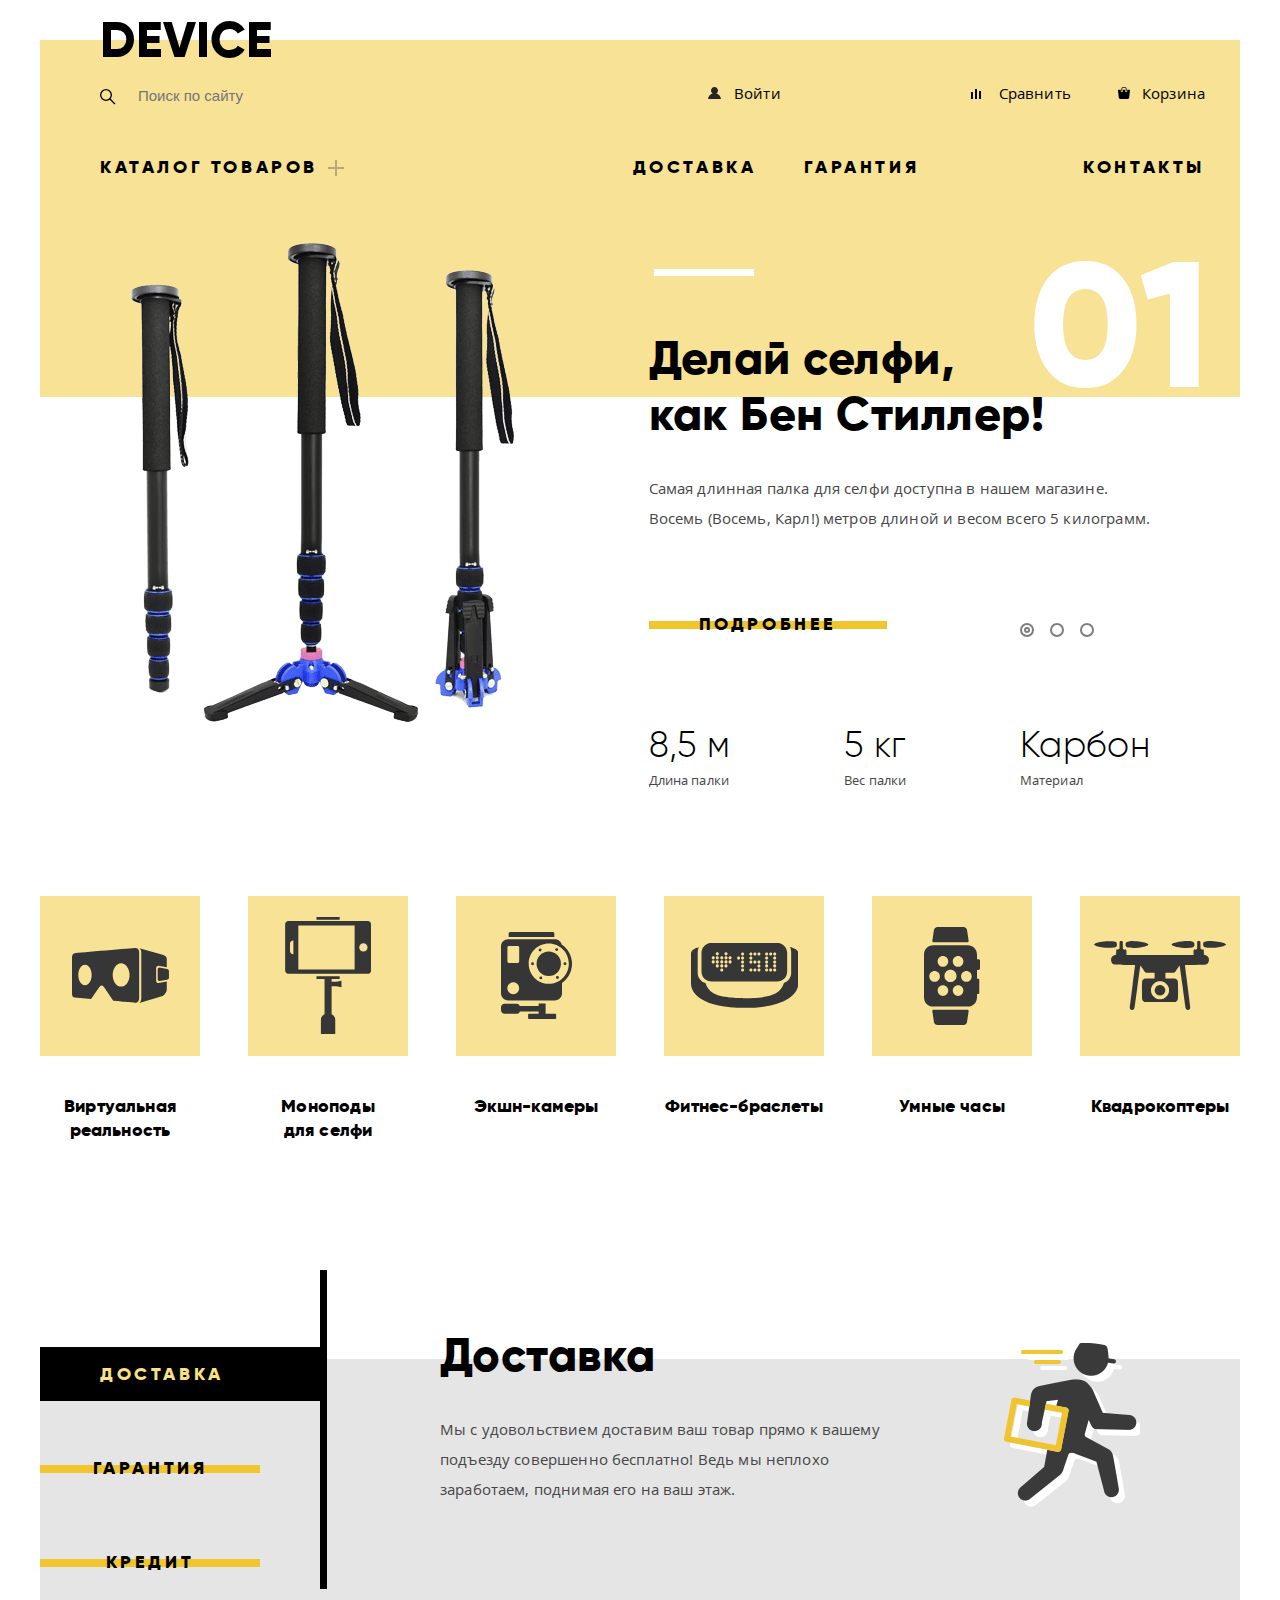
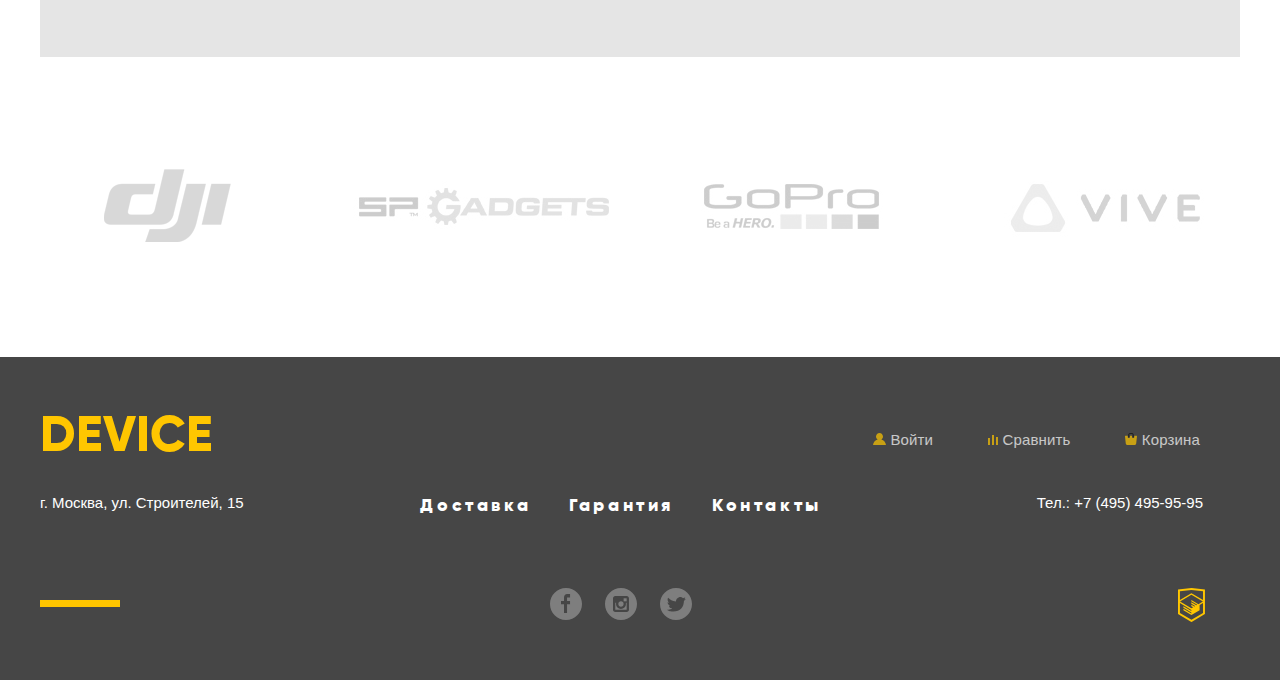
==== commit 376bb8be: "added brands" ====
--- a/index.html
+++ b/index.html
@@ -283,6 +283,60 @@
       </div>
 
       
+  
+      <div class="advantages">
+        <div class="advantages__inner">
+          <div class="advantages__decore"></div>
+
+          <input class="advantages__input" type="radio" name="advantages__input" id="advantages__input-1" checked>
+          <label class="advantages__label " for="advantages__input-1">ДОСТАВКА</label>
+
+          <div class="advantages-slider">
+            <div class="advantages-slider__text">
+              <p class="advantages-slider__text--title">Доставка</p>
+              <p class="advantages-slider__text--item">Мы с удовольствием доставим ваш товар прямо к вашему<br>
+                подъезду совершенно бесплатно! Ведь мы неплохо<br>
+                заработаем, поднимая его на ваш этаж.</p>
+            </div>
+            <img class="advantages-slider__text--img" src="img/advantages/delivery.png" alt="deliveri">
+          </div>
+
+          <input class="advantages__input" type="radio" name="advantages__input" id="advantages__input-2">
+          <label class="advantages__label " for="advantages__input-2">ГАРАНТИЯ</label>
+
+          <div class="advantages-slider">
+            <div class="advantages-slider__text2">
+              <p class="advantages-slider__text--title">Гарантия</p>
+              <p class="advantages-slider__text--item">Если из-за возгорания купленного у нас товара у вас сгорит<br>
+                дом — не переживайте, мы выдадим вам новый.<br>
+                Товар, не дом, конечно же.</p>
+            </div>
+            <img class="advantages-slider__text--img" src="img/advantages/warranty.png" alt="warranty">
+          </div>
+
+          <input class="advantages__input" type="radio" name="advantages__input" id="advantages__input-3">
+          <label class="advantages__label" for="advantages__input-3">КРЕДИТ</label>
+
+          <div class="advantages-slider">
+            <div class="advantages-slider__text3">
+              <p class="advantages-slider__text--title">Кредит</p>
+              <p class="advantages-slider__text--item">Залезть в долговую яму стало проще! Кредитные<br>
+                консультанты подберут для вас наиболее выгодные<br>
+                условия кредита. Выгодные для нашего банка, разумеется.</p>
+            </div>
+            <img class="advantages-slider__text--img" src="img/advantages/credit.png" alt="credit">
+          </div>
+        </div>
+
+      </div>
+
+      <div class="brands">
+        <div class="brands__img1"></div>
+        <div class="brands__img2"></div>
+        <div class="brands__img3"></div>
+        <div class="brands__img4"></div>
+      </div>
+
     </div>  
   </main>
   
--- a/css/style.css
+++ b/css/style.css
@@ -469,7 +469,7 @@
   width: 14px;
   height: 14px;
   margin-left: 980px;
-  bottom: 600px;
+  bottom: 1320px;
   z-index: 3;
 }
 .first-slide {
@@ -581,6 +581,173 @@
 }
 
 /*--/populars__inner--*/
+/*--advantages--*/
+.advantages {
+  display: flex;
+  /* justify-content: space-between; */
+  background: linear-gradient(180deg,#fff 0%, #fff 15%, #e5e5e5 15%, #e5e5e5 80%);
+  height: 350px;
+  width: 100%;
+  margin-top: 80px;
+  margin-bottom: 100px;
+}
+
+.advantages__inner {
+  display: flex;
+  flex-direction: column;
+  
+}
+.advantages-slider {
+  display: flex;
+  flex-direction: row;
+  display: none;
+}
+.advantages-slider__text {
+  position: absolute;
+  margin-left: 400px;
+  margin-top: -70px;
+}
+.advantages-slider__text2 {
+  position: absolute;
+  margin-left: 400px;
+  margin-top: -135px;
+}
+.advantages-slider__text3 {
+  position: absolute;
+  margin-left: 400px;
+  margin-top: -200px;
+}
+.advantages-slider__text--title {
+  font-family: "GilroyextraBold", sans-serif;
+  font-size: 47px;
+  line-height: 48px;
+  font-weight: 800;
+  letter-spacing: 0.01em;
+  color: #000000;
+  margin-bottom: 35px;
+}
+.advantages-slider__text--item {
+  font-family: 'OpensansRegular' sans-serif;
+  font-size: 15px;
+  line-height: 30px;
+  font-weight: 300;
+  letter-spacing: 0.01em;
+  color: #464646;
+}
+.advantages-slider__text--img {
+  position: absolute;
+  width: 136px;
+  height: 164px;
+  bottom: 450px;
+  right: 100px;
+}
+.advantages__decore {
+  position: relative;
+}
+.advantages__decore::before {
+  content: "";
+  position: absolute;
+  width: 7px;
+  height: 319px;
+  background-color: #000;
+  left: 280px;
+  top: -37px;
+}
+
+.advantages__input {
+  display: none;
+}
+.advantages__label {
+  margin-top: 40px;
+  font-family: "GilroyextraBold", sans-serif;
+  font-size: 18px;
+  line-height: 24px;
+  font-weight: 800;
+  text-transform: uppercase;
+  letter-spacing: 0.2em;
+  color: #000000;
+  background: linear-gradient(
+    to top,
+    transparent 40%,
+    #f0c52e 40%,
+    #f0c52e 55%,
+    transparent 0%
+  );
+  width: 220px;
+  padding: 15px 40px 15px;
+  text-align: center;
+}
+
+.advantages__label:hover {
+  color: #000000;
+  background: linear-gradient(
+    to top,
+    #f0c52e 10%,
+    #f0c52e 100%
+  );
+  width: 220px;
+  transition: 0.2s;
+}
+.advantages__input:checked + .advantages__label {
+  width: 220px;
+  padding: 15px 220px 15px 60px;
+  background-color: #000;
+  background: linear-gradient(#000,#000);
+  color: #f7e184;
+  transition: 0.2s;
+}
+.advantages__input:checked + .advantages__label + .advantages-slider {
+  display: block;
+}
+/*--/advantages--*/
+/*--brands--*/
+.brands {
+  display: flex;
+  justify-content: space-between;
+}
+.brands__img1 {
+  background: url(../img/brands/brand1.png);
+  width: 260px;
+  height: 100px;
+  margin-bottom: 100px;
+}
+.brands__img1:hover {
+  background: url(../img/brands/brand1-color.png);
+  width: 260px;
+  height: 100px;
+}
+.brands__img2 {
+  background: url(../img/brands/brand2.png) no-repeat 50% 50%;
+  width: 260px;
+  height: 100px;
+}
+.brands__img2:hover {
+  background: url(../img/brands/brand2-color.png) no-repeat 50% 50%;
+  width: 260px;
+  height: 100px;
+}
+.brands__img3 {
+   background: url(../img/brands/brand3.png);
+   width: 260px;
+   height: 100px;
+}
+.brands__img3:hover {
+  background: url(../img/brands/brand3-color.png);
+  width: 260px;
+  height: 100px;
+}
+.brands__img4 {
+  background: url(../img/brands/brand4.png);
+  width: 260px;
+  height: 100px;
+}
+.brands__img4:hover {
+  background: url(../img/brands/brand4-color.png);
+  width: 260px;
+  height: 100px;
+}
+
+/*--/brands--*/
 /*--Footet--*/
 .footer {
   background-color: #464646;
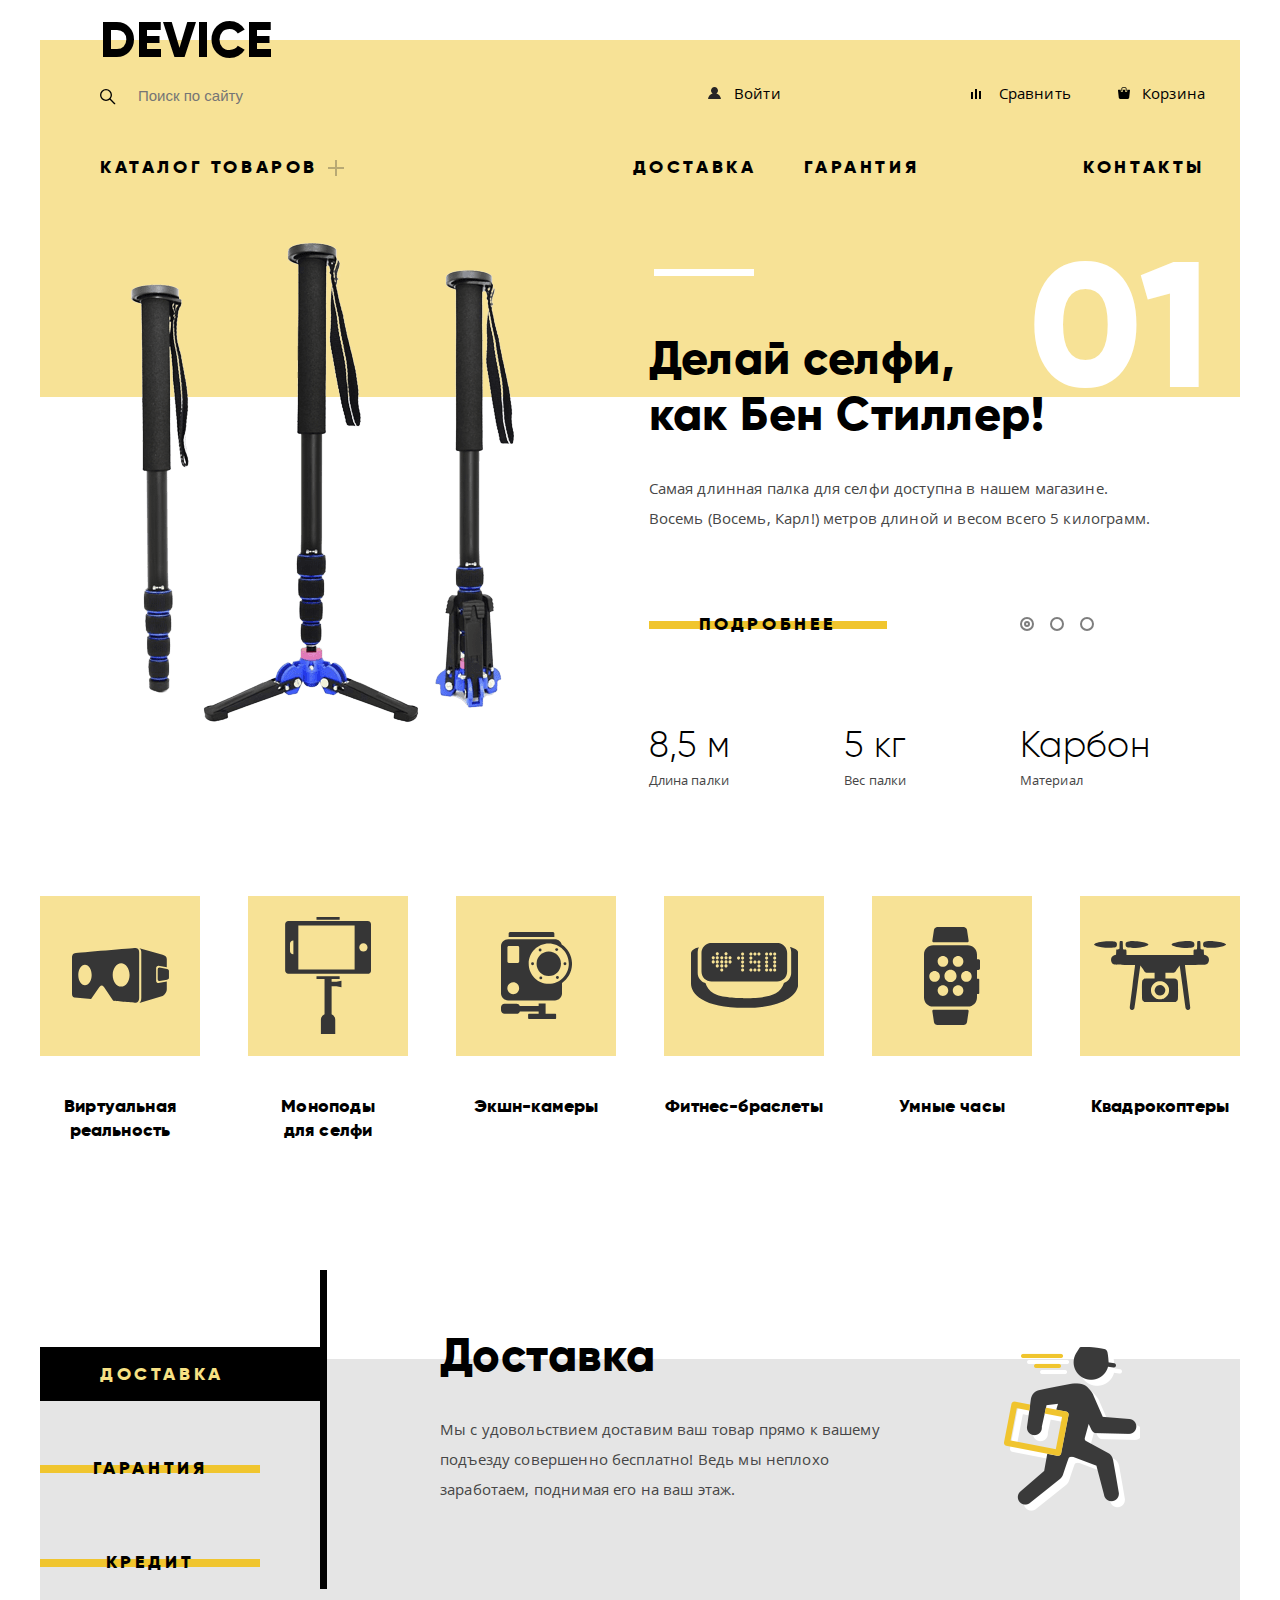
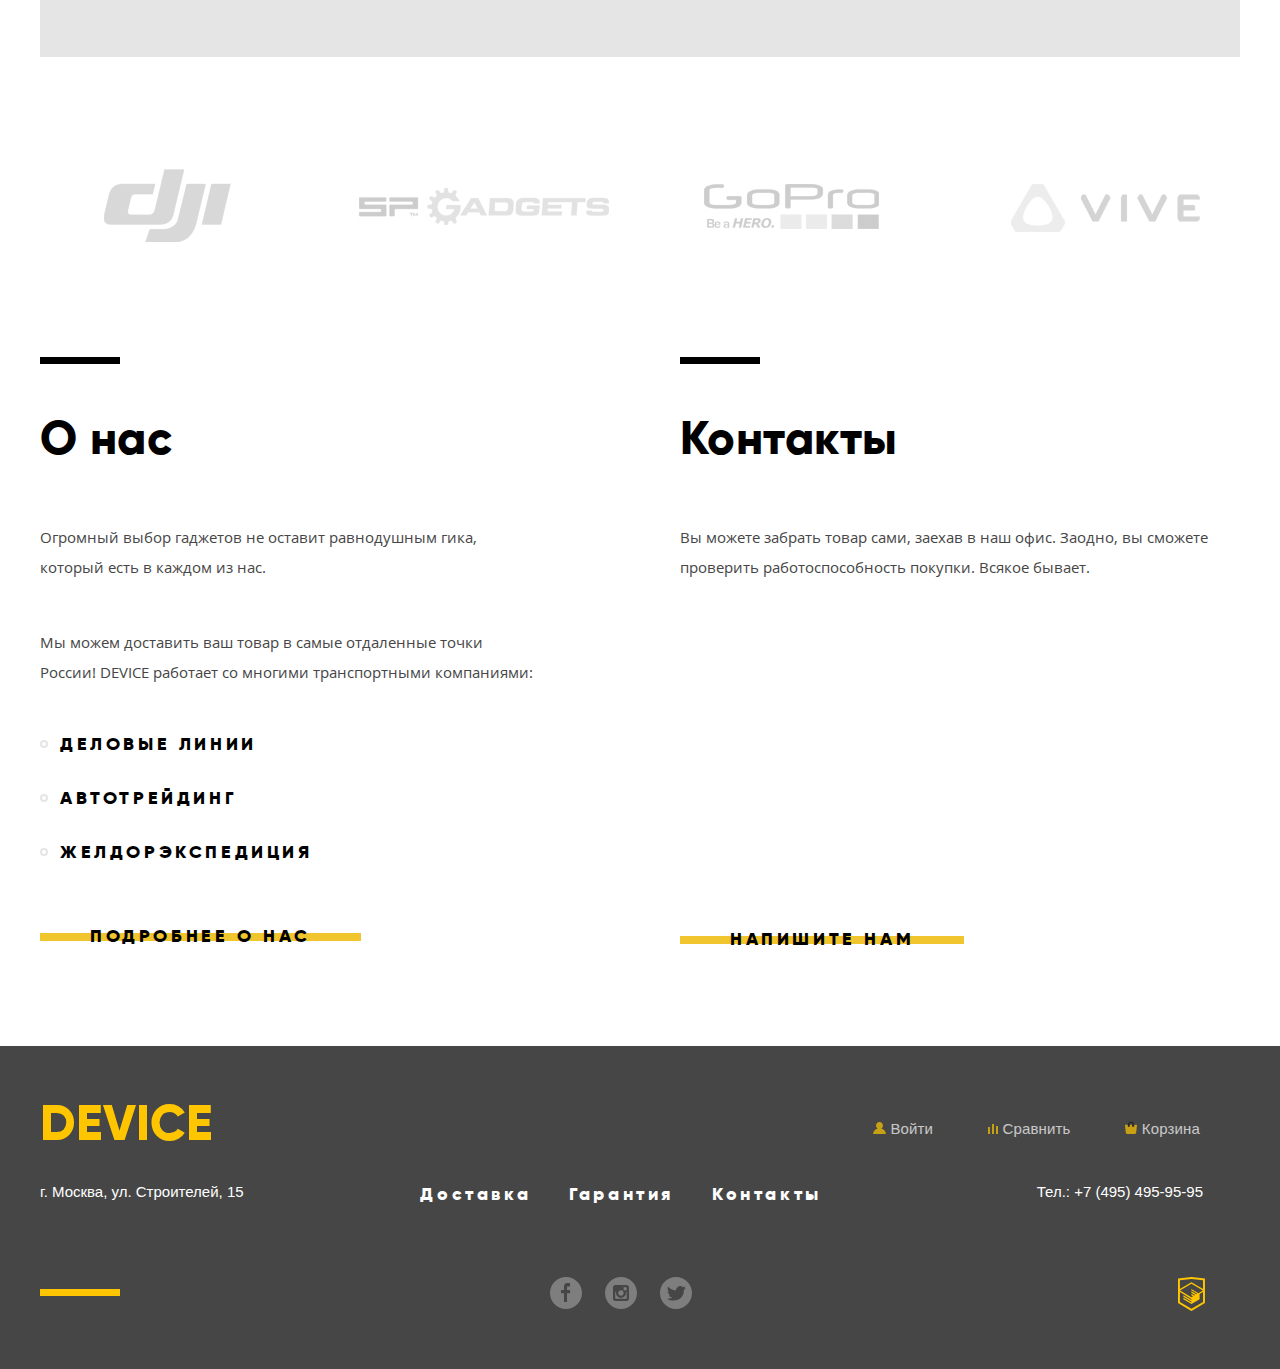
==== commit e3d8b221: "added map" ====
--- a/index.html
+++ b/index.html
@@ -335,6 +335,79 @@
         <div class="brands__img2"></div>
         <div class="brands__img3"></div>
         <div class="brands__img4"></div>
+      </div>
+
+      <div class="information">
+
+        <div class="information-about">
+          <div class="information-about__decore"></div>
+          <p class="information-about__title">
+            О нас
+          </p>
+          <p class="information-about__text">
+            Огромный выбор гаджетов не оставит равнодушным гика,<br>
+            который есть в каждом из нас.
+          </p>
+          <p class="information-about__text">
+            Мы можем доставить ваш товар в самые отдаленные точки<br>
+            России! DEVICE работает со многими транспортными компаниями:
+          </p>
+          <ul class="information-about__list">
+            <li class="information-about__list--item">Деловые Линии</li>
+            <li class="information-about__list--item">Автотрейдинг</li>
+            <li class="information-about__list--item">ЖелДорЭкспедиция</li>
+          </ul>
+          <a class="information-about__link" href="#">ПОДРОБНЕЕ О НАС</a>
+
+        </div>
+
+        <div class="information-contacts">
+          <div class="information-contacts__decore"></div>
+          <p class="information-contacts__title">
+            Контакты
+          </p>
+          <p class="information-contacts__text">
+            Вы можете забрать товар сами, заехав в наш офис. Заодно, вы сможете<br>
+            проверить работоспособность покупки. Всякое бывает.
+          </p>
+          <a class="information-contacts__map" href="#popup__map"><div class="information-contacts__map--preview">
+            <iframe src="https://www.google.com/maps/embed?pb=!1m18!1m12!1m3!1d2540.7378573751876!2d30.614559815546958!3d50.44598329556812!2m3!1f0!2f0!3f0!3m2!1i1024!2i768!4f13.1!3m3!1m2!1s0x40d4c536e949d2b7%3A0xaebd0ed802b3c96!2sDevice!5e0!3m2!1sru!2sua!4v1624695913153!5m2!1sru!2sua" width="560" height="222" style="border:0;" allowfullscreen="" loading="lazy"></iframe>
+          </div></a>
+          <a class="information-contacts__link" href="#popup__write">НАПИШИТЕ НАМ</a>
+        </div>
+
+        <div class="popup" id="popup__write">
+          <div class="wrapper">
+            <div class="popup__title">
+              <a class="popup__title--exit" href="#"></a>
+            </div>
+            <form class="forms"  method="post">
+              <div class="forms__list">
+                <div class="enter">
+                  <div class="enter__name">
+                    <label class="enter__name--title" for="name">Ваше имя:</label>
+                    <input class="enter__name--text" type="text" id="name" name="user_name" value="Имя Фамилия">
+                  </div>
+                  
+                  <div class="enter__mail">
+                    <label class="enter__mail--title" for="mail">Ваш email:</label>
+                    <input class="enter__mail--text" type="email" id="mail" name="user_mail" value="email@example.com">
+                  </div>
+                  
+                </div>
+                <div class="message">
+                  <label class="message__title" for="msg">Текст письма:</label>
+                  <textarea class="message__text" id="msg" name="user_message">В свободной форме</textarea>
+                </div>
+              </div>
+            </form>
+            <a class="send__btn" href="#">Отправить</a>
+
+          </div>
+        </div>
+
+
+
       </div>
 
     </div>  
--- a/css/style.css
+++ b/css/style.css
@@ -469,7 +469,7 @@
   width: 14px;
   height: 14px;
   margin-left: 980px;
-  bottom: 1320px;
+  bottom: 1920px;
   z-index: 3;
 }
 .first-slide {
@@ -610,12 +610,12 @@
 .advantages-slider__text2 {
   position: absolute;
   margin-left: 400px;
-  margin-top: -135px;
+  margin-top: -165px;
 }
 .advantages-slider__text3 {
   position: absolute;
   margin-left: 400px;
-  margin-top: -200px;
+  margin-top: -260px;
 }
 .advantages-slider__text--title {
   font-family: "GilroyextraBold", sans-serif;
@@ -638,7 +638,7 @@
   position: absolute;
   width: 136px;
   height: 164px;
-  bottom: 450px;
+  bottom: 1040px;
   right: 100px;
 }
 .advantages__decore {
@@ -748,8 +748,275 @@
 }
 
 /*--/brands--*/
+/*--information--*/
+.information {
+  display: flex;
+  justify-content: space-between;
+}
+.information-about__title,
+.information-contacts__title {
+  font-family: 'GilroyextraBold', sans-serif;
+  font-size: 47px;
+  line-height: 48px;
+  font-weight: 800;
+  letter-spacing: 0.01em;
+  color: #000000;
+  margin-bottom: 60px;
+}
+.information-about__decore,
+.information-contacts__decore {
+  width: 80px;
+  height: 7px;
+  background-color: #000000;
+  margin-bottom: 50px;
+}
+.information-about__text,
+.information-contacts__text {
+  font-family: 'OpensansRegular', sans-serif;
+  font-size: 15px;
+  line-height: 30px;
+  font-weight: 300;
+  color: #464646;
+  margin-bottom: 45px;
+}
+.information-about__list--item {
+  font-family: 'GilroyextraBold', sans-serif;
+  font-size: 18px;
+  line-height: 24px;
+  font-weight: 800;
+  text-transform: uppercase;
+  letter-spacing: 0.2em;
+  color: #000000;
+  list-style: none;
+  position: relative;
+  margin-left: 20px;
+  margin-bottom: 30px;
+}
+.information-about__list--item::before {
+  content: '';
+  position: absolute;
+  width: 8px;
+  height: 8px;
+  border: 2px solid #e5e5e5;
+  background-color: #fff;
+  border-radius: 50%;
+  left: -20px;
+  top: 8px;
+}
+.information-about__list {
+  margin-bottom: 60px;
+}
+
+.information-about__link,
+.information-contacts__link {
+  font-family: 'GilroyextraBold', sans-serif;
+  font-size: 18px;
+  line-height: 24px;
+  font-weight: 800;
+  text-transform: uppercase;
+  letter-spacing: 0.2em;
+  color: #000;
+  background: linear-gradient(
+    to top,
+    #fff 40%,
+    #f0c52e 40%,
+    #f0c52e 55%,
+    #fff 0%
+  );
+  padding: 15px 50px 15px;
+}
+
+.information-about__link:hover,
+.information-contacts__link:hover {
+  color: #000000;
+  background: linear-gradient(
+    to top,
+    #fff 10%,
+    #f0c52e 10%,
+    #f0c52e 100%,
+    #fff 0%
+  );
+  padding: 15px 50px 15px;
+  transition: 0.2s;
+}
+.information-contacts__map--preview {
+  margin-top: 40px;
+  margin-bottom: 78px;
+  width: 560px;
+  height: 222px;
+  /* background: url(../img/bg/map.png); */
+}
+/*--/information--*/
+/*--popup--*/
+.popup {
+  display: none;
+}
+.popup:target {
+  display: flex;
+  top: 1990px;
+  left: 10%;
+  position: absolute;
+  width: 960px;
+  height: 590px;
+  background: #FFFFFF;
+  box-shadow: 0px 20px 40px rgba(0, 0, 0, 0.4);
+  z-index: 3;
+}
+.wrapper {
+  margin: 63px 99px 84px 100px;
+}
+.popup__title {
+  display: flex;
+  justify-content: flex-end;
+}
+
+.popup__title--exit {
+  position: relative;
+  margin-top: 21px;
+  margin-right: 20px;
+  bottom: 50px;
+  left: 40px;
+  border-radius: 50%;
+  background-color: #f8e397;
+  border: 1px solid #f8e397;
+  width: 55px;
+  height: 55px;
+}
+.popup__title--exit:active {
+  opacity: 0.5;
+}
+.popup__title--exit:hover {
+  opacity: 0.4;
+}
+
+
+.popup__title--exit::before {
+  content: "";
+  position: absolute;
+  height: 30px;
+  width: 2px;
+  border-radius: 30px;
+  background-color: #fff;
+  transform: rotate(45deg);
+  left: 25px;
+  top: 11px;
+}
+.popup__title--exit::after {
+  content: "";
+  position: absolute;
+  height: 2px;
+  width: 30px;
+  border-radius: 30px;
+  background-color: #fff;
+  transform: rotate(45deg);
+  top: 25px;
+  left: 12px;
+}
+
+.enter {
+  display: flex;
+
+}
+.enter__name, 
+.enter__mail {
+  display: flex;
+  flex-flow: column wrap;
+  margin-right: 40px;
+  margin-bottom: 34px;
+}
+.enter__name--title,
+.enter__mail--title,
+.message__title {
+  color: #000;
+  font-family: "GilroyExtraBold", sans-serif;
+  font-size: 18px;
+  font-weight: 400;
+  font-style: normal;
+  line-height: 40px;
+}
+.enter__name--text,
+.enter__mail--text {
+  border: 2px solid #D7DCDE;
+  background-color: #D7DCDE;
+  width: 360px;
+  height: 50px;
+  opacity: 0.5;
+  color: #464646;
+  font-family: "OpensansRegular", sans-serif;
+  font-size: 14px;
+  font-weight: 400;
+  font-style: normal;
+}
+.enter__name--text:hover,
+.enter__mail--text:hover,
+.message__text:hover {
+  opacity: 0.7;
+}
+.enter__name--text:active,
+.enter__mail--text:active,
+.message__text:active {
+  background-color: #fff;
+  border: 2px solid #f8e397;
+}
+.enter__name--text:focus,
+.enter__mail--text:focus,
+.message__text:focus {
+  background-color: #fff;
+  border: 2px solid #f8e397;
+}
+.message {
+  display: flex;
+  flex-flow: column wrap;
+}
+.message__text {
+  padding: 15px;
+  color: #4444;
+  width: 760px;
+  height: 118px;
+  border: 2px solid #D7DCDE;
+  background-color: #D7DCDE;
+  color: #464646;
+  font-family: "OpensansRegular", sans-serif;
+  font-size: 14px;
+  font-weight: 400;
+  font-style: normal;
+  opacity: 0.5;
+}
+.send__btn {
+  text-transform: uppercase;
+  background: linear-gradient(
+    to top,
+    #fff 40%,
+    #f0c52e 40%,
+    #f0c52e 55%,
+    #fff 0%
+  );
+  border-radius: 3px;
+  padding: 14px 36px 14px 36px;
+  position: relative;
+  top: 50px;
+  letter-spacing: 4.2px;
+  color: #000;
+  font-size: 17px;
+  font-family: "GilroyExtraBold",sans-serif;
+  font-style: bold;
+  font-weight: 400;
+}
+.send__btn:hover {
+  background: linear-gradient(
+    to top,
+    #fff 10%,
+    #f0c52e 10%,
+    #f0c52e 100%,
+    #fff 0%
+  );
+  transition: 0.2s;
+  border-radius: 3px;
+}
+/*--/popup--*/
 /*--Footet--*/
 .footer {
+  margin-top: 95px;
   background-color: #464646;
   width: 100%;
   height: 323px;
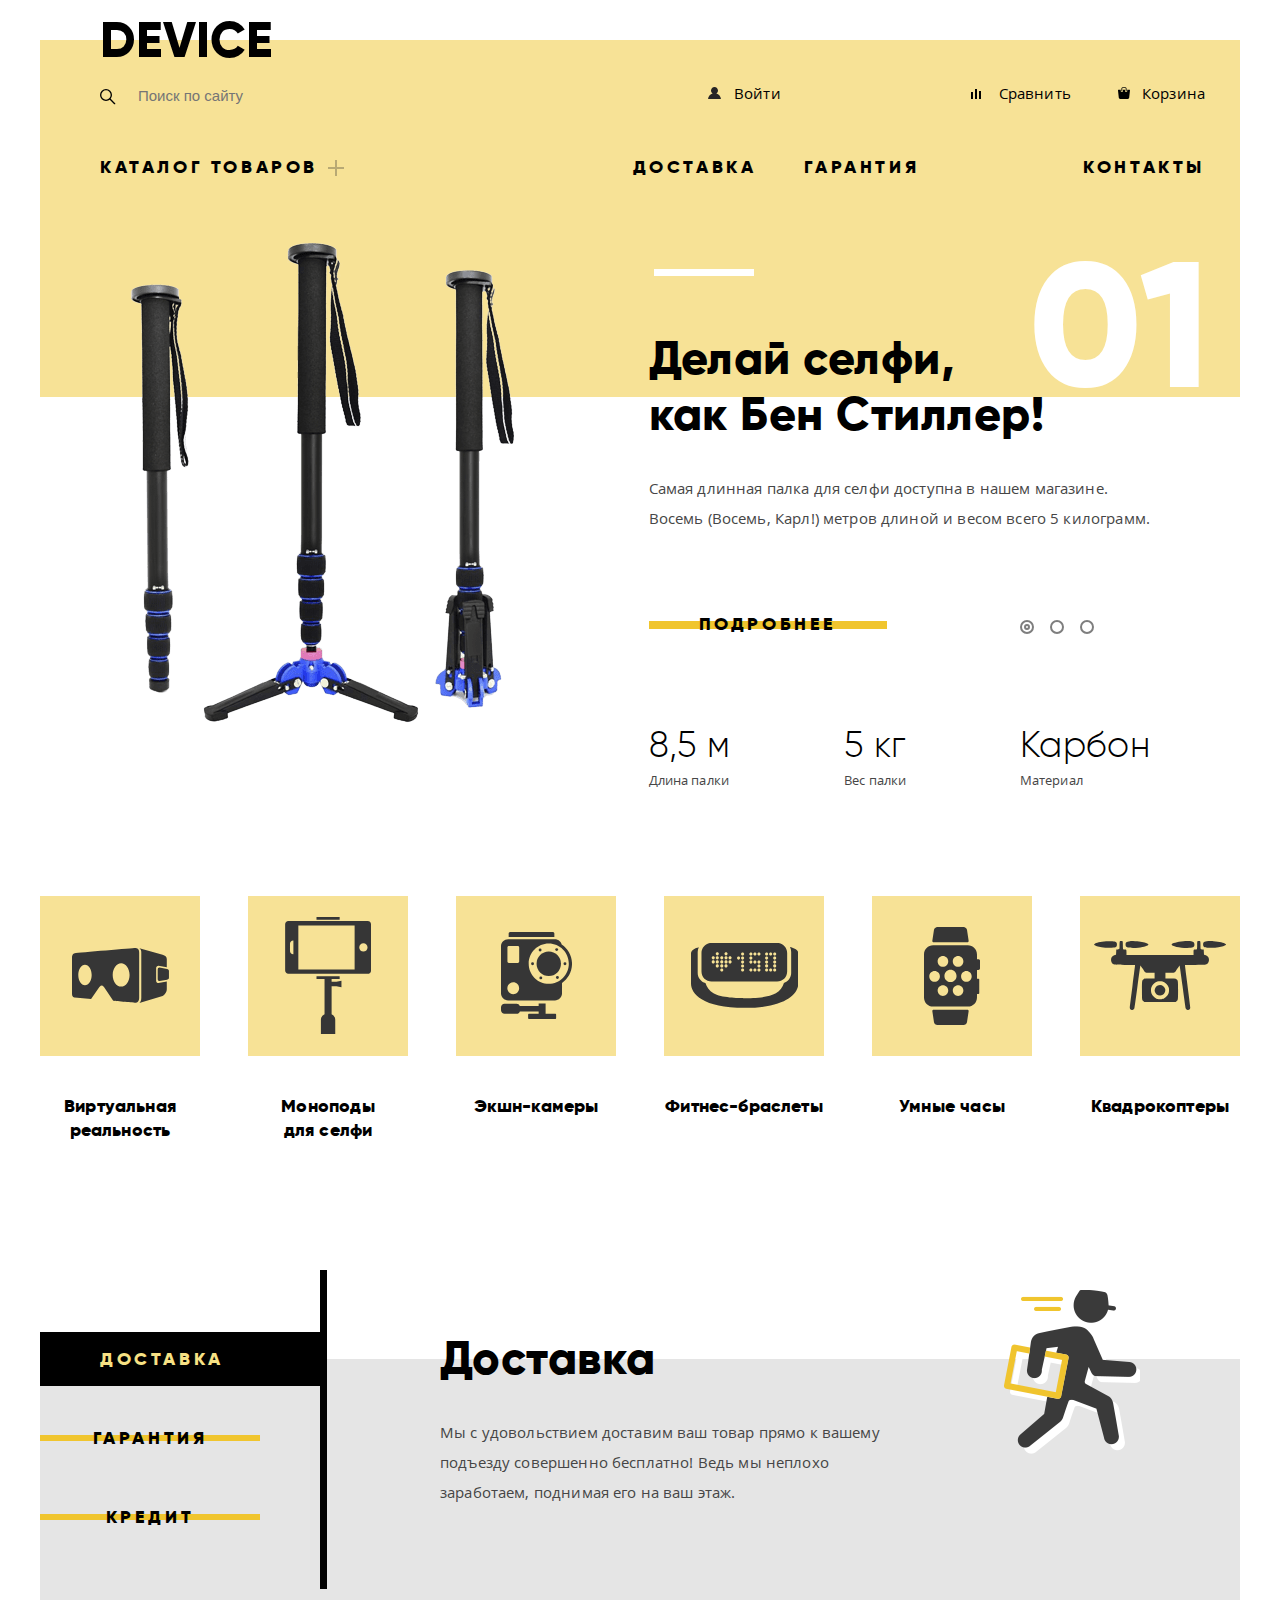
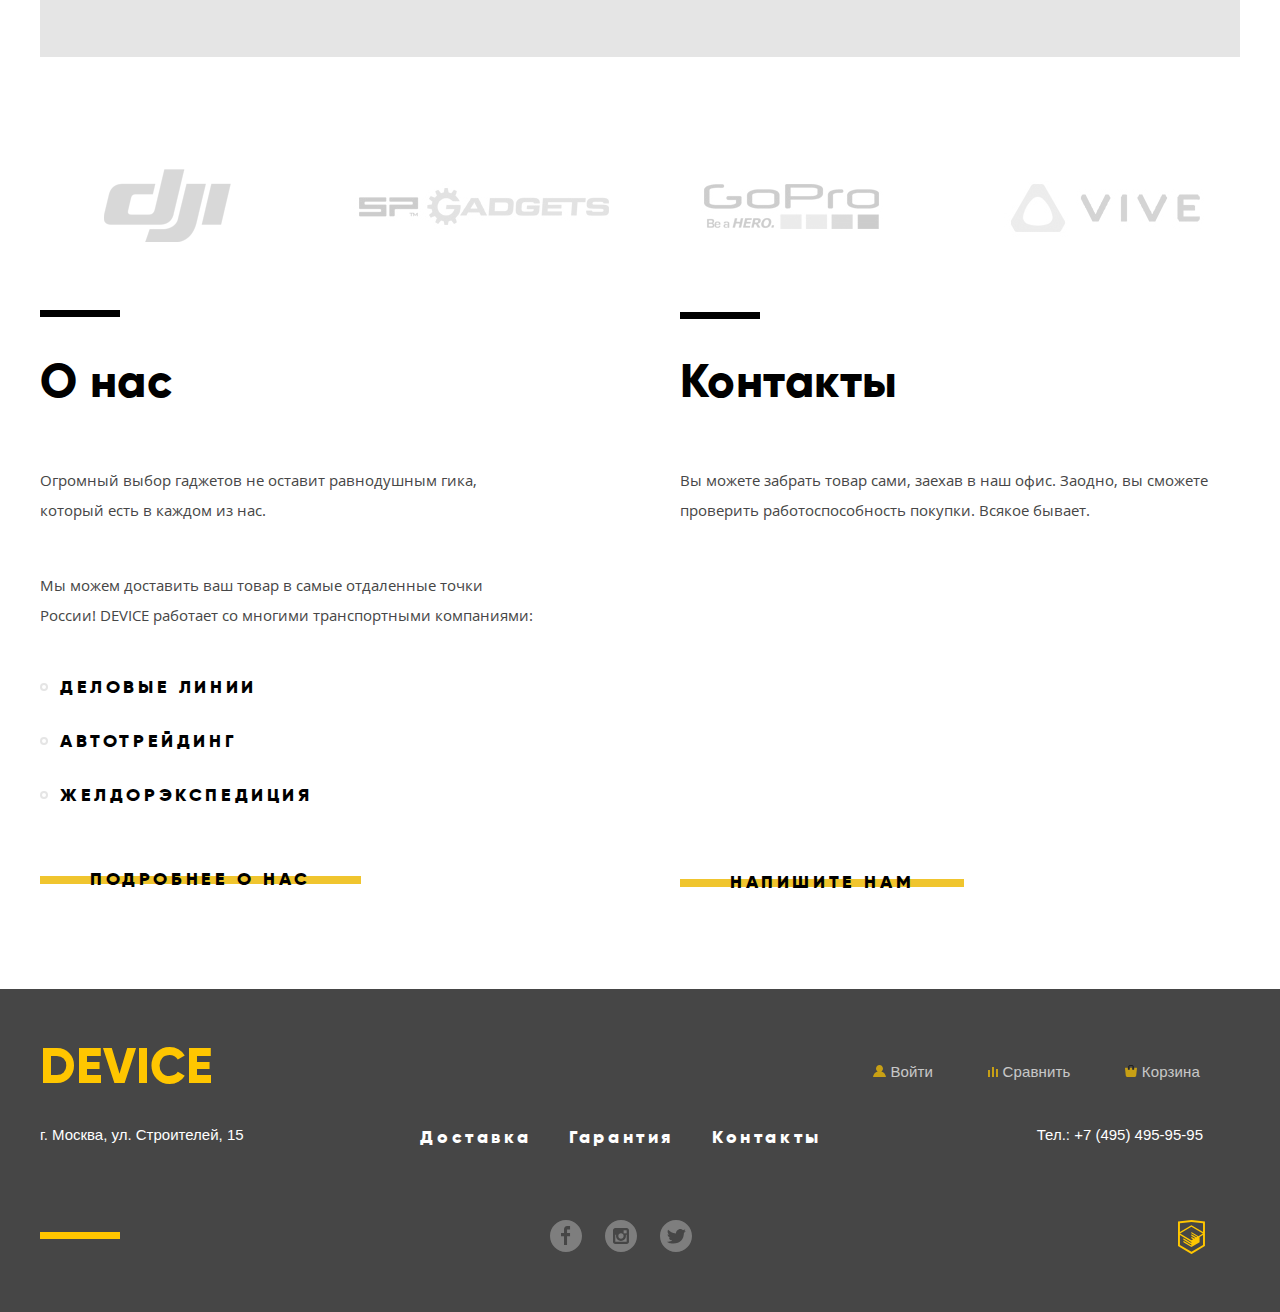
==== commit 7299528a: "corrected" ====
--- a/index.html
+++ b/index.html
@@ -370,9 +370,9 @@
             Вы можете забрать товар сами, заехав в наш офис. Заодно, вы сможете<br>
             проверить работоспособность покупки. Всякое бывает.
           </p>
-          <a class="information-contacts__map" href="#popup__map"><div class="information-contacts__map--preview">
+          <a class="information-contacts__map">
             <iframe src="https://www.google.com/maps/embed?pb=!1m18!1m12!1m3!1d2540.7378573751876!2d30.614559815546958!3d50.44598329556812!2m3!1f0!2f0!3f0!3m2!1i1024!2i768!4f13.1!3m3!1m2!1s0x40d4c536e949d2b7%3A0xaebd0ed802b3c96!2sDevice!5e0!3m2!1sru!2sua!4v1624695913153!5m2!1sru!2sua" width="560" height="222" style="border:0;" allowfullscreen="" loading="lazy"></iframe>
-          </div></a>
+          </a>
           <a class="information-contacts__link" href="#popup__write">НАПИШИТЕ НАМ</a>
         </div>
 
--- a/css/style.css
+++ b/css/style.css
@@ -469,7 +469,7 @@
   width: 14px;
   height: 14px;
   margin-left: 980px;
-  bottom: 1920px;
+  bottom: 1860px;
   z-index: 3;
 }
 .first-slide {
@@ -584,7 +584,6 @@
 /*--advantages--*/
 .advantages {
   display: flex;
-  /* justify-content: space-between; */
   background: linear-gradient(180deg,#fff 0%, #fff 15%, #e5e5e5 15%, #e5e5e5 80%);
   height: 350px;
   width: 100%;
@@ -605,17 +604,17 @@
 .advantages-slider__text {
   position: absolute;
   margin-left: 400px;
-  margin-top: -70px;
+  margin-top: -52px;
 }
 .advantages-slider__text2 {
   position: absolute;
   margin-left: 400px;
-  margin-top: -165px;
+  margin-top: -132px;
 }
 .advantages-slider__text3 {
   position: absolute;
   margin-left: 400px;
-  margin-top: -260px;
+  margin-top: -212px;
 }
 .advantages-slider__text--title {
   font-family: "GilroyextraBold", sans-serif;
@@ -658,7 +657,7 @@
   display: none;
 }
 .advantages__label {
-  margin-top: 40px;
+  margin-top: 25px;
   font-family: "GilroyextraBold", sans-serif;
   font-size: 18px;
   line-height: 24px;
@@ -668,8 +667,8 @@
   color: #000000;
   background: linear-gradient(
     to top,
-    transparent 40%,
-    #f0c52e 40%,
+    transparent 45%,
+    #f0c52e 45%,
     #f0c52e 55%,
     transparent 0%
   );
@@ -763,12 +762,30 @@
   color: #000000;
   margin-bottom: 60px;
 }
-.information-about__decore,
-.information-contacts__decore {
+.information-about__decore {
+   position: relative;
+}
+.information-about__decore::before {
+  bottom: -10px;
+  position: absolute;
+  content: "";
   width: 80px;
   height: 7px;
   background-color: #000000;
   margin-bottom: 50px;
+}
+.information-contacts__decore {
+  position: relative;
+}
+.information-contacts__decore {
+  
+  position: absolute;
+  content: "";
+  width: 80px;
+  height: 7px;
+  background-color: #000000;
+  margin-bottom: 50px;
+  bottom: 525px;
 }
 .information-about__text,
 .information-contacts__text {
@@ -839,7 +856,8 @@
   padding: 15px 50px 15px;
   transition: 0.2s;
 }
-.information-contacts__map--preview {
+.information-contacts__map {
+  display: block;
   margin-top: 40px;
   margin-bottom: 78px;
   width: 560px;
